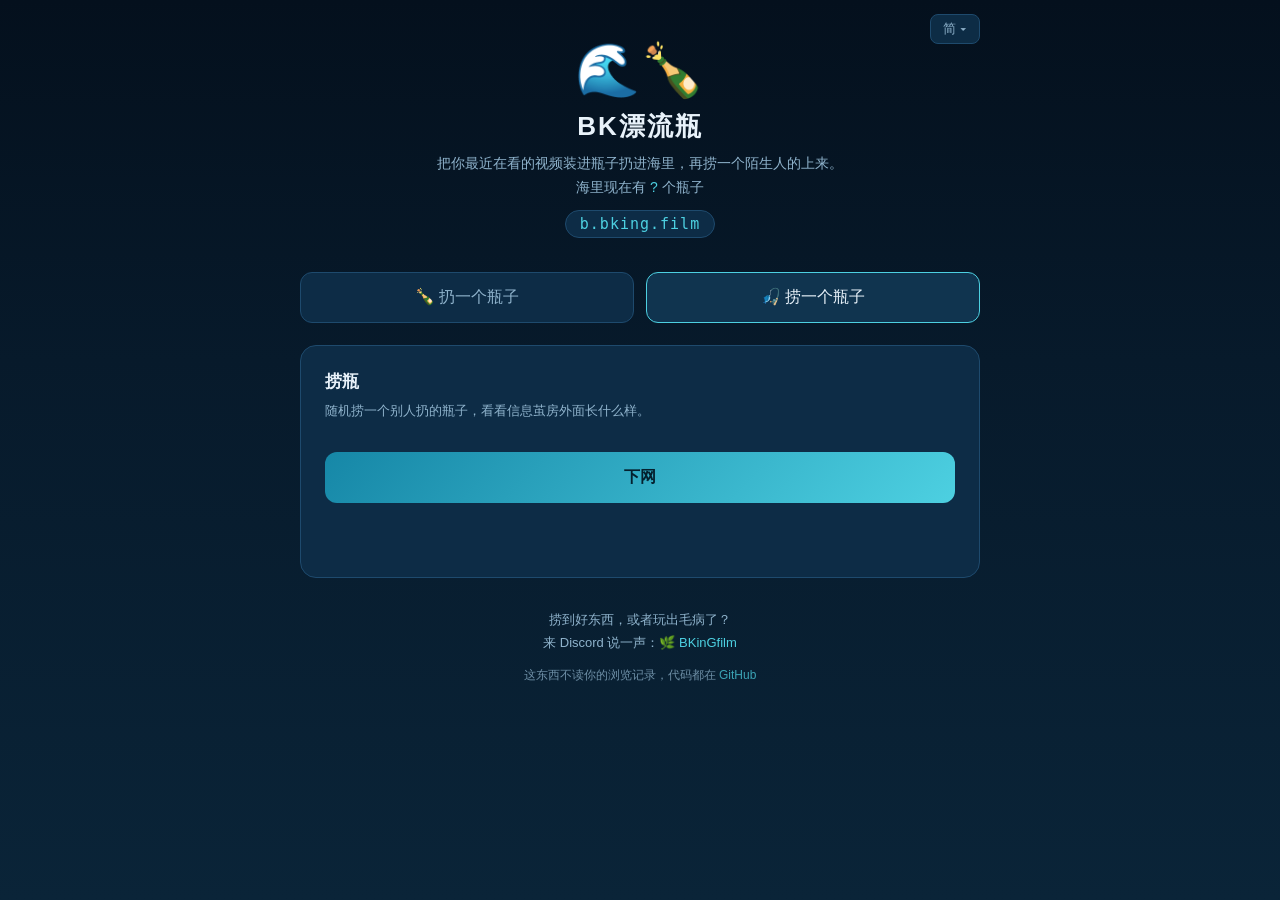
==== worker/src/index.html @ 524d45bc "撤掉「一般」按钮 + 换主标题 + B站封面省 84% 流量 「一般」实际被当翻页键在点（33 次有意思对 70 次一般），当差评用是给自己 灌噪声，还逼着只想看下一个的人先给陌生人打个差评才能走。那" ====
<!DOCTYPE html>
<html lang="zh-CN">
<head>
<meta charset="utf-8">
<meta name="viewport" content="width=device-width, initial-scale=1">
<title>BK漂流瓶 · 和陌生人交换正在看的视频</title>
<meta name="description" content="把你最近在看的视频装进瓶子扔进海里，再捞一个陌生人的上来。不用注册，没有留言，看看信息茧房外面长什么样。">
<link rel="canonical" href="__ORIGIN__/">
<meta property="og:type" content="website">
<meta property="og:site_name" content="BK漂流瓶">
<meta property="og:title" content="BK漂流瓶 · 和陌生人交换正在看的视频">
<meta property="og:description" content="把你最近在看的视频装进瓶子扔进海里，再捞一个陌生人的上来。不用注册，没有留言，看看信息茧房外面长什么样。">
<meta property="og:url" content="__ORIGIN__/">
<!-- 图后面挂版本号:各平台抓取器把 og 图缓存很久,改了图不换 URL 它们不会重抓。
     每次重做 og.png 都把 v 加一,否则分享出去还是旧卡片 -->
<meta property="og:image" content="__ORIGIN__/og.png?v=2">
<meta property="og:image:width" content="1200">
<meta property="og:image:height" content="630">
<meta property="og:locale" content="zh_CN">
<meta property="og:locale:alternate" content="zh_TW">
<meta name="twitter:card" content="summary_large_image">
<meta name="twitter:title" content="BK漂流瓶 · 和陌生人交换正在看的视频">
<meta name="twitter:description" content="把你最近在看的视频装进瓶子扔进海里，再捞一个陌生人的上来。不用注册，没有留言，看看信息茧房外面长什么样。">
<meta name="twitter:image" content="__ORIGIN__/og.png?v=2">
<script type="application/ld+json">
{
  "@context": "https://schema.org",
  "@type": "WebApplication",
  "name": "BK漂流瓶",
  "alternateName": "视频漂流瓶",
  "url": "__ORIGIN__/",
  "description": "把你最近在看的视频装进瓶子扔进海里，再捞一个陌生人的上来。不用注册，没有留言，看看信息茧房外面长什么样。",
  "applicationCategory": "EntertainmentApplication",
  "operatingSystem": "Web",
  "inLanguage": ["zh-CN", "zh-TW"],
  "isAccessibleForFree": true,
  "offers": { "@type": "Offer", "price": "0", "priceCurrency": "USD" }
}
</script>
<link rel="manifest" href="/manifest.webmanifest">
<meta name="theme-color" content="#0d2c46">
<link rel="apple-touch-icon" href="/icon-192.png">
<style>
:root {
  --deep: #071a2b;
  --mid: #0d2c46;
  --card: #10344f;
  --line: #1e4a6d;
  --ink: #e8f2fa;
  --dim: #8fb3cc;
  --glow: #4dd0e1;
  --amber: #ffcf6e;
}
* { margin: 0; padding: 0; box-sizing: border-box; }
body {
  font-family: "Microsoft YaHei", "PingFang SC", sans-serif;
  background: linear-gradient(180deg, #04101d 0%, var(--deep) 40%, #0a2438 100%);
  color: var(--ink);
  min-height: 100vh;
}
.wrap { max-width: 720px; margin: 0 auto; padding: 40px 20px 80px; position: relative; }
#langSwitch { position: absolute; top: 14px; right: 20px; z-index: 5; }
#langBtn {
  padding: 5px 12px; font-size: 13px; cursor: pointer;
  background: rgba(16, 52, 79, .8); color: var(--dim);
  border: 1px solid var(--line); border-radius: 8px;
}
#langBtn:hover { color: var(--ink); border-color: var(--glow); }
#langMenu {
  display: none; position: absolute; top: 32px; right: 0; min-width: 108px;
  background: var(--card); border: 1px solid var(--line);
  border-radius: 10px; overflow: hidden;
}
#langMenu.open { display: block; }
#langMenu button {
  display: block; width: 100%; text-align: left; cursor: pointer;
  padding: 9px 14px; font-size: 13px; white-space: nowrap;
  background: none; color: var(--dim); border: none;
}
#langMenu button:hover { background: var(--mid); color: var(--ink); }
#langMenu button.on { color: var(--glow); }
header { text-align: center; margin-bottom: 34px; }
header .logo { font-size: 52px; }
header h1 { font-size: 26px; letter-spacing: 2px; margin-top: 8px; }
header p { color: var(--dim); margin-top: 8px; font-size: 14px; line-height: 1.7; }
/* 站点地址:好记是这个域名唯一的使命,摆在标题正下方,点一下就复制 */
#siteAddr {
  display: inline-block; margin-top: 10px; padding: 4px 14px;
  font-family: ui-monospace, Consolas, monospace; font-size: 15px; letter-spacing: 1px;
  color: var(--glow); background: var(--mid); border: 1px solid var(--line);
  border-radius: 999px; cursor: pointer; user-select: none;
}
#siteAddr:hover { border-color: var(--glow); }
#stats { color: var(--glow); }

.tabs { display: flex; gap: 12px; margin-bottom: 22px; }
.tabs button {
  flex: 1; padding: 14px 0; font-size: 16px; cursor: pointer;
  background: var(--mid); color: var(--dim);
  border: 1px solid var(--line); border-radius: 12px;
  transition: all .15s;
}
.tabs button.on { background: var(--card); color: var(--ink); border-color: var(--glow); }

.panel { display: none; background: var(--mid); border: 1px solid var(--line); border-radius: 16px; padding: 24px; }
.panel.on { display: block; }
.panel h2 { font-size: 17px; margin-bottom: 6px; }
.panel .hint { color: var(--dim); font-size: 13px; line-height: 1.8; margin-bottom: 14px; }

textarea, input[type=text] {
  width: 100%; background: var(--deep); color: var(--ink);
  border: 1px solid var(--line); border-radius: 10px;
  padding: 12px; font-size: 14px; font-family: inherit;
}
textarea { height: 150px; resize: vertical; line-height: 1.8; }
textarea:focus, input:focus { outline: none; border-color: var(--glow); }
input[type=text] { margin-top: 12px; }
.counter { margin-top: 10px; font-size: 13px; color: var(--dim); }
.counter b { color: var(--amber); }

.big {
  width: 100%; margin-top: 16px; padding: 15px 0;
  font-size: 16px; font-weight: bold; cursor: pointer;
  background: linear-gradient(135deg, #1687a7, #4dd0e1);
  color: #04202e; border: none; border-radius: 12px;
}
.big:disabled { opacity: .45; cursor: default; }
.msg { margin-top: 14px; font-size: 14px; text-align: center; min-height: 20px; }
.msg.ok { color: var(--glow); }
.msg.err { color: #ff9a8a; }

.by {
  color: var(--amber); font-size: 13px; margin-bottom: 12px; text-align: center;
  background: rgba(255, 207, 110, .07); border: 1px dashed rgba(255, 207, 110, .35);
  border-radius: 10px; padding: 8px 12px; line-height: 1.6;
}
.fol {
  margin-top: 8px; padding: 6px 14px; font-size: 12px; cursor: pointer;
  background: var(--card); color: var(--amber);
  border: 1px solid rgba(255, 207, 110, .5); border-radius: 8px;
}
.fol:hover { border-color: var(--amber); }
#folCount { color: var(--dim); font-size: 12px; margin-bottom: 10px; }
#folCount b { color: var(--amber); }
.me { color: var(--dim); font-size: 12px; text-align: center; margin-top: 12px; line-height: 1.7; }
.me b { color: var(--amber); }
#nudge {
  display: none; margin-top: 14px; padding: 13px 16px; text-align: center;
  background: linear-gradient(135deg, rgba(255, 207, 110, .13), rgba(77, 208, 225, .09));
  border: 1px solid rgba(255, 207, 110, .5); border-radius: 12px;
  color: var(--amber); font-size: 14px; line-height: 1.8;
}
#nudge .row { display: flex; gap: 10px; justify-content: center; margin-top: 10px; }
/* 装到桌面的提示。用青色跟琥珀色的 nudge 区分开:那个是社交提醒,这个是工具入口 */
#install {
  display: none; margin-top: 14px; padding: 13px 16px; text-align: center;
  background: linear-gradient(135deg, rgba(77, 208, 225, .12), rgba(77, 208, 225, .05));
  border: 1px solid rgba(77, 208, 225, .45); border-radius: 12px;
  color: var(--glow); font-size: 14px; line-height: 1.8;
}
#install .row { display: flex; gap: 10px; justify-content: center; margin-top: 10px; }
#install .step { color: var(--dim); font-size: 13px; margin-top: 8px; line-height: 1.9; }
#install .step b { color: var(--ink); }
#overflow {
  display: none; margin-top: 12px; padding: 10px 14px; font-size: 13px; line-height: 1.7;
  background: rgba(255, 154, 138, .1); border: 1px solid rgba(255, 154, 138, .5);
  border-radius: 10px; color: #ff9a8a;
}
#preview { display: none; margin-top: 14px; flex-direction: column; gap: 8px; }
#preview.on { display: flex; }
.pv {
  display: flex; gap: 10px; align-items: center;
  background: var(--card); border: 1px solid var(--line);
  border-radius: 10px; padding: 7px 9px;
}
.pv img {
  width: 84px; height: 48px; object-fit: cover; border-radius: 6px; flex-shrink: 0;
  background: var(--mid) no-repeat center/20px
    url("data:image/svg+xml,%3Csvg xmlns='http://www.w3.org/2000/svg' viewBox='0 0 24 24' fill='none' stroke='%232f6a92' stroke-width='1.8' stroke-linecap='round'%3E%3Cpath d='M2 9c2-2 4-2 6 0s4 2 6 0 4-2 6 0'/%3E%3Cpath d='M2 15c2-2 4-2 6 0s4 2 6 0 4-2 6 0'/%3E%3C/svg%3E");
}
.pv .t { flex: 1; font-size: 13px; line-height: 1.5; color: var(--ink); }
.pv .t small { display: block; color: var(--dim); font-size: 11px; margin-top: 2px; }
.pv .x {
  flex-shrink: 0; width: 26px; height: 26px; cursor: pointer; font-size: 15px;
  background: none; color: var(--dim); border: 1px solid var(--line); border-radius: 6px;
}
.pv .x:hover { color: #ff9a8a; border-color: #ff9a8a; }
.pv.load .t { color: var(--dim); }
#cheer {
  display: none; margin-bottom: 18px; padding: 13px 16px; text-align: center;
  background: linear-gradient(135deg, rgba(255, 207, 110, .15), rgba(77, 208, 225, .1));
  border: 1px solid rgba(255, 207, 110, .55); border-radius: 12px;
  color: var(--amber); font-size: 14px; line-height: 1.8;
}
.wm { text-align: center; color: var(--dim); font-size: 12px; margin-top: 14px; letter-spacing: .5px; }
.fb { display: flex; gap: 10px; justify-content: center; margin-top: 12px; flex-wrap: wrap; }
.fb button {
  padding: 9px 20px; font-size: 14px; cursor: pointer;
  background: var(--card); color: var(--ink);
  border: 1px solid var(--line); border-radius: 10px;
}
.fb button:hover { border-color: var(--glow); }
.fb .done { color: var(--dim); font-size: 13px; padding: 9px 0; }
.vlist { display: flex; flex-direction: column; gap: 12px; }
.vcard {
  display: flex; gap: 14px; align-items: center; text-decoration: none;
  background: var(--card); border: 1px solid var(--line);
  border-radius: 12px; padding: 10px; color: var(--ink);
  transition: border-color .15s;
}
.vcard:hover { border-color: var(--glow); }
/* 底图画两道浪当占位:B站 封面走海外线路要一两秒,这段时间原来是一块纯黑,
   看着像加载失败。图到了自然盖住它。
   另外 img 上的 referrerpolicy="no-referrer" 千万别删 —— hdslb 有 Referer 防盗链,
   带上本站域名一律 403,删了 B站 封面会集体消失 */
.vcard img {
  width: 128px; height: 72px; object-fit: cover; border-radius: 8px; flex-shrink: 0;
  background: var(--mid) no-repeat center/26px
    url("data:image/svg+xml,%3Csvg xmlns='http://www.w3.org/2000/svg' viewBox='0 0 24 24' fill='none' stroke='%232f6a92' stroke-width='1.8' stroke-linecap='round'%3E%3Cpath d='M2 9c2-2 4-2 6 0s4 2 6 0 4-2 6 0'/%3E%3Cpath d='M2 15c2-2 4-2 6 0s4 2 6 0 4-2 6 0'/%3E%3C/svg%3E");
}
.vcard .t { font-size: 14px; line-height: 1.6; }
.pf-b {
  font-size: 11px; padding: 1px 6px; border-radius: 4px; margin-right: 6px;
  background: #133040; color: #6fd5f0; vertical-align: 2px;
}
.vcard .u { font-size: 12px; color: var(--dim); margin-top: 4px; }
#fishEmpty { text-align: center; color: var(--dim); padding: 30px 0; line-height: 2; }
footer { text-align: center; margin-top: 30px; font-size: 13px; color: var(--dim); line-height: 1.8; }
footer a { color: var(--glow); text-decoration: none; }
footer .oss { margin-top: 10px; font-size: 12px; opacity: .75; }
footer a:hover { text-decoration: underline; }
.wave { text-align: center; font-size: 40px; padding: 20px 0; }

details.grab {
  background: rgba(77, 208, 225, .06); border: 1px solid var(--line);
  border-radius: 10px; padding: 10px 14px; margin-bottom: 14px; font-size: 13px;
}
details.grab summary { cursor: pointer; color: var(--glow); }
@media (max-width: 640px) { #grabPcBox { display: none; } }
details.grab ol { margin: 10px 0 4px 20px; color: var(--dim); line-height: 2; }
.bm {
  display: inline-block; padding: 6px 14px; border-radius: 8px;
  background: var(--card); border: 1px solid var(--glow);
  color: var(--glow); text-decoration: none; font-weight: bold; cursor: grab;
}
</style>
</head>
<body>
<div class="wrap">
  <div id="langSwitch">
    <button id="langBtn" onclick="toggleLangMenu(event)">简 ▾</button>
    <div id="langMenu">
      <button data-lang="cn" onclick="setLang('cn')">简体中文</button>
      <button data-lang="tw" onclick="setLang('tw')">繁體中文</button>
    </div>
  </div>
  <header>
    <div class="logo">🌊🍾</div>
    <h1>BK漂流瓶</h1>
    <p id="subTitle"></p>
    <div id="siteAddr" onclick="copyAddr()" role="button" tabindex="0">b.bking.film</div>
  </header>

  <div id="cheer"></div>

  <div class="tabs">
    <button id="tabThrow"></button>
    <button id="tabFish" class="on"></button>
  </div>

  <div id="panelThrow" class="panel">
    <h2 id="h2Throw"></h2>
    <p class="hint" id="hintThrow"></p>
    <textarea id="links"></textarea>
    <details class="grab" id="grabPcBox" style="margin-top:14px; margin-bottom:0">
      <summary id="grabPcSum"></summary>
      <ol>
        <li id="grabPc1"></li>
        <li id="grabPc2"></li>
        <li id="grabPc3"></li>
      </ol>
    </details>
    <details class="grab" style="margin-top:10px; margin-bottom:0">
      <summary id="grabMbSum"></summary>
      <ol>
        <li id="grabMb1"></li>
        <li id="grabMb2"></li>
        <li id="grabMb3"></li>
      </ol>
    </details>
    <div id="preview"></div>
    <div id="overflow"></div>
    <div class="counter" id="counterWrap"></div>
    <button class="big" id="btnThrow" disabled></button>
    <div class="msg" id="msgThrow"></div>
    <div class="me" id="myName"></div>
  </div>

  <div id="panelFish" class="panel on">
    <h2 id="h2Fish"></h2>
    <p class="hint" id="hintFish"></p>
    <div id="folCount"></div>
    <button class="big" id="btnFish"></button>
    <div class="msg" id="msgFish"></div>
    <div id="nudge"></div>
    <div id="install"></div>
    <div id="fishResult" style="margin-top:16px"></div>
  </div>

  <footer>
    <span id="footer1"></span><br>
    <span id="footer2"></span><a href="https://discord.gg/uT6xryBX9w" target="_blank" rel="noopener">🌿 BKinGfilm</a>
    <div class="oss"><span id="footer3"></span><a href="https://github.com/bkingfilm/bk-bottle" target="_blank" rel="noopener">GitHub</a></div>
  </footer>
</div>

<script>
var device = localStorage.getItem("yb_device");
var firstVisit = !device;   // 在生成 device 之前判断,否则永远是 false
if (!device) {
  device = "d" + Date.now().toString(36) + Math.random().toString(36).slice(2, 10);
  localStorage.setItem("yb_device", device);
}
var seen = [];
try { seen = JSON.parse(localStorage.getItem("yb_seen") || "[]"); } catch (e) {}
var follow = [];
try { follow = JSON.parse(localStorage.getItem("yb_follow") || "[]"); } catch (e) {}
var mySrc = "";
try {
  var q = new URLSearchParams(location.search).get("from");
  if (q) q = q.replace(/[^a-z0-9_-]/gi, "").slice(0, 12);
  mySrc = localStorage.getItem("yb_src") || "";
  if (q && !mySrc) { mySrc = q; localStorage.setItem("yb_src", q); }
  if (q) {
    // 用完就把参数抹掉,免得用户把带来源的链接转发出去
    history.replaceState(null, "", location.pathname + location.hash);
  }
} catch (e) {}

function $(id) { return document.getElementById(id); }

// 繁体版用台港说法而不是逐字转换:视频→影片、链接→連結、信息茧房→同溫層
var I18N = {
  cn: {
    sub: "把你最近在看的视频装进瓶子扔进海里，再捞一个陌生人的上来。",
    seaHas: ["海里现在有 ", " 个瓶子"],
    tabThrow: "🍾 扔一个瓶子", tabFish: "🎣 捞一个瓶子",
    h2Throw: "装瓶", h2Fish: "捞瓶",
    hintThrow: '在视频下面点「分享 → 复制链接」，回来贴到下面。<b style="color:var(--glow)">贴 1 到 5 条就够，一条也算一瓶</b>。YouTube 和 B站 都收，可以混着装。挑「你真的在看」的，别挑装点门面的。',
    hintFish: "随机捞一个别人扔的瓶子，看看信息茧房外面长什么样。",
    demoNote: "🌊 刚好有一瓶漂到你脚边，先看看别人在看什么",
    phLinks: "把链接贴在这里，一行一个\nhttps://youtu.be/xxxx\nhttps://www.bilibili.com/video/BVxxxx",
    grabPc: "⚡ 电脑玩家进阶：一键抓取最近看的 10 条（手机用不了这招）",
    grabPc1: "按 <b>Ctrl+Shift+B</b> 调出书签栏（就是地址栏下面那一条）",
    grabPc2: "鼠标<b>按住</b>这个按钮别松手，拖到书签栏上再松开：",
    grabPc3a: "打开 ", grabPc3b: " 或 ", grabPc3c: "，点一下书签栏里的「🍾 装瓶」，这一页就自动填好了",
    grabMb: "📱 安卓进阶：从 YouTube 或 B站 直接分享过来，不用复制粘贴",
    grabMb1: "用 Chrome 打开本页，菜单里点「添加到主屏幕」",
    grabMb2: "以后在 YouTube 点分享、或在 B站 分享面板点「更多」，选「漂流瓶」，链接自己就进来了",
    grabMb3: "可以连着分享好几条，攒够了一起扔（iPhone 用不了这招，还是复制粘贴）",
    counter: ["已识别 ", " 个有效视频"],
    btnThrow: "扔进海里", btnFish: "下网",
    footer1: "捞到好东西，或者玩出毛病了？", footer2: "来 Discord 说一声：",
    footer3: "这东西不读你的浏览记录，代码都在 ",
    myNameNew: function (n) { return "你在海里的代号是 " + n + "，扔出去的瓶子都挂这个名"; },
    myNameHas: function (n, c) { return "你是 " + n + "，扔了 " + c + " 瓶"; },
    goodGot: function (g) { return "，收到 <b>" + g + "</b> 个 🌟"; },
    fishedOnly: "，已经有人捞到过", drifting: "，还在海上漂",
    cheer: function (n) { return "🌟 你不在的时候，又有 " + n + " 个人说你的瓶子有意思<br>要不要再扔一瓶"; },
    folCount: function (n) { return "⭐ 你记住了 <b>" + n + "</b> 个瓶主，他们扔新瓶你会先捞到"; },
    folAdd: "⭐ 记住这个瓶主", folDone: "✅ 已记住，他扔新瓶你会先捞到",
    sealing: "封瓶中，正在抓取标题…",
    biliFail: "这些 B站 链接找不到对应视频",
    b23Fail: "b23.tv 短链没解析出来，打开它跳转后复制完整地址再贴",
    addrCopied: "✅ 网址已复制",
    thrown: function (c) { return "🍾 装了 " + c + " 个视频的瓶子已经飘进海里"; },
    throwFail: "扔瓶失败，再试一次", netErr: "网络出错，再试一次",
    fishErr: "捞网断了，再试一次",
    exhausted: "🏆 你把整片海都捞完了。<br>扔一瓶进去，等新瓶漂来。",
    goThrow: "去扔一瓶",
    emptySea: "这片海还没有瓶子。<br>先扔一个，等下一个路过的人。",
    fromWho: "🧭 这瓶来自 ", seedNote: "（站里放的精选瓶）", followedNote: " · 你记住过的瓶主",
    voteGood: "🌟 有意思", fishAgain: "🎣 再捞一个", shareBtn: "📋 分享这瓶",
    voteDone: "🌟 已记下",
    likedTitle: "你说过有意思的这几瓶：",
    shareOk: "✅ 已复制，发到哪都行",
    openIt: "打开看看是什么",
    autofill: function (n) { return "⚡ 已自动装入 " + n + " 个视频，过一眼没问题就扔"; },
    shared: "⚡ 收到分享的视频，可以继续分享几条再一起扔",
    overflow: function (n) {
      return "一瓶最多装 10 条，现在多了 " + n + " 条。删掉几条，或者留着下次单独扔一瓶";
    },
    nudge: "🍾 你已经捞了 3 瓶别人的，海里还没有你的",
    nudgeGo: "去扔一瓶", nudgeLater: "继续捞",
    install: "🌊 装到桌面，下次想换换口味，点一下就进来了<br>不用注册，不会给你推消息",
    installGo: "装到桌面", installLater: "不用了",
    installIos: "点底下那个 <b>分享</b> 按钮，往下翻，选「<b>添加到主屏幕</b>」",
    shareText: function (lines, origin) {
      return "🍾 捞到一瓶陌生人正在看的片单：\n" + lines
        + "\n\n这是 BK漂流瓶，大家把自己真实在看的视频扔进海里匿名交换，专门用来看看信息茧房外面长什么样\n\n不用注册，来捞一瓶：" + origin;
    },
  },
  tw: {
    sub: "把你最近在看的影片裝進瓶子扔進海裡，再撈一個陌生人的上來。",
    seaHas: ["海裡現在有 ", " 個瓶子"],
    tabThrow: "🍾 扔一個瓶子", tabFish: "🎣 撈一個瓶子",
    h2Throw: "裝瓶", h2Fish: "撈瓶",
    hintThrow: '在影片下面點「分享 → 複製連結」，回來貼到下面。<b style="color:var(--glow)">貼 1 到 5 條就夠，一條也算一瓶</b>。YouTube 和 B站 都收，可以混著裝。挑「你真的在看」的，別挑裝點門面的。',
    hintFish: "隨機撈一個別人扔的瓶子，看看同溫層外面長什麼樣。",
    demoNote: "🌊 剛好有一瓶漂到你腳邊，先看看別人在看什麼",
    phLinks: "把連結貼在這裡，一行一個\nhttps://youtu.be/xxxx\nhttps://www.bilibili.com/video/BVxxxx",
    grabPc: "⚡ 電腦玩家進階：一鍵抓取最近看的 10 條（手機用不了這招）",
    grabPc1: "按 <b>Ctrl+Shift+B</b> 叫出書籤列（就是網址列下面那一條）",
    grabPc2: "滑鼠<b>按住</b>這個按鈕別放，拖到書籤列上再放開：",
    grabPc3a: "打開 ", grabPc3b: " 或 ", grabPc3c: "，點一下書籤列裡的「🍾 裝瓶」，這一頁就自動填好了",
    grabMb: "📱 安卓進階：從 YouTube 或 B站 直接分享過來，不用複製貼上",
    grabMb1: "用 Chrome 打開本頁，選單裡點「加到主畫面」",
    grabMb2: "以後在 YouTube 點分享、或在 B站 分享面板點「更多」，選「漂流瓶」，連結自己就進來了",
    grabMb3: "可以連著分享好幾條，攢夠了一起扔（iPhone 用不了這招，還是複製貼上）",
    counter: ["已辨識 ", " 個有效影片"],
    btnThrow: "扔進海裡", btnFish: "下網",
    footer1: "撈到好東西，或者玩出毛病了？", footer2: "來 Discord 說一聲：",
    footer3: "這東西不讀你的瀏覽記錄，程式碼都在 ",
    myNameNew: function (n) { return "你在海裡的代號是 " + n + "，扔出去的瓶子都掛這個名"; },
    myNameHas: function (n, c) { return "你是 " + n + "，扔了 " + c + " 瓶"; },
    goodGot: function (g) { return "，收到 <b>" + g + "</b> 個 🌟"; },
    fishedOnly: "，已經有人撈到過", drifting: "，還在海上漂",
    cheer: function (n) { return "🌟 你不在的時候，又有 " + n + " 個人說你的瓶子有意思<br>要不要再扔一瓶"; },
    folCount: function (n) { return "⭐ 你記住了 <b>" + n + "</b> 個瓶主，他們扔新瓶你會先撈到"; },
    folAdd: "⭐ 記住這個瓶主", folDone: "✅ 已記住，他扔新瓶你會先撈到",
    sealing: "封瓶中，正在抓取標題…",
    biliFail: "這些 B站 連結找不到對應影片",
    b23Fail: "b23.tv 短連結沒解析出來，打開它跳轉後複製完整地址再貼",
    addrCopied: "✅ 網址已複製",
    thrown: function (c) { return "🍾 裝了 " + c + " 個影片的瓶子已經飄進海裡"; },
    throwFail: "扔瓶失敗，再試一次", netErr: "網路出錯，再試一次",
    fishErr: "撈網斷了，再試一次",
    exhausted: "🏆 你把整片海都撈完了。<br>扔一瓶進去，等新瓶漂來。",
    goThrow: "去扔一瓶",
    emptySea: "這片海還沒有瓶子。<br>先扔一個，等下一個路過的人。",
    fromWho: "🧭 這瓶來自 ", seedNote: "（站裡放的精選瓶）", followedNote: " · 你記住過的瓶主",
    voteGood: "🌟 有意思", fishAgain: "🎣 再撈一個", shareBtn: "📋 分享這瓶",
    voteDone: "🌟 已記下",
    likedTitle: "你說過有意思的這幾瓶：",
    shareOk: "✅ 已複製，發到哪都行",
    openIt: "打開看看是什麼",
    autofill: function (n) { return "⚡ 已自動裝入 " + n + " 個影片，過一眼沒問題就扔"; },
    shared: "⚡ 收到分享的影片，可以繼續分享幾條再一起扔",
    overflow: function (n) {
      return "一瓶最多裝 10 條，現在多了 " + n + " 條。刪掉幾條，或者留著下次單獨扔一瓶";
    },
    nudge: "🍾 你已經撈了 3 瓶別人的，海裡還沒有你的",
    nudgeGo: "去扔一瓶", nudgeLater: "繼續撈",
    install: "🌊 裝到桌面，下次想換換口味，點一下就進來了<br>不用註冊，不會給你推通知",
    installGo: "裝到桌面", installLater: "不用了",
    installIos: "點下面那個 <b>分享</b> 按鈕，往下滑，選「<b>加入主畫面</b>」",
    shareText: function (lines, origin) {
      return "🍾 撈到一瓶陌生人正在看的片單：\n" + lines
        + "\n\n這是 BK漂流瓶，大家把自己真實在看的影片扔進海裡匿名交換，專門用來看看同溫層外面長什麼樣\n\n不用註冊，來撈一瓶：" + origin;
    },
  },
};

var lang = localStorage.getItem("yb_lang");
if (lang !== "cn" && lang !== "tw") {
  lang = /zh-(TW|HK|MO)|zh-Hant/i.test(navigator.language || "") ? "tw" : "cn";
}
var T = I18N[lang];

function applyLang() {
  T = I18N[lang];
  document.documentElement.lang = lang === "tw" ? "zh-Hant" : "zh-CN";
  $("subTitle").innerHTML = T.sub + '<br>' + T.seaHas[0] + '<span id="stats">…</span>' + T.seaHas[1];
  $("tabThrow").textContent = T.tabThrow;
  $("tabFish").textContent = T.tabFish;
  $("h2Throw").textContent = T.h2Throw;
  $("h2Fish").textContent = T.h2Fish;
  $("hintThrow").innerHTML = T.hintThrow;
  $("hintFish").textContent = T.hintFish;
  $("links").placeholder = T.phLinks;
  $("grabPcSum").textContent = T.grabPc;
  $("grabPc1").innerHTML = T.grabPc1;
  $("grabPc2").innerHTML = T.grabPc2 + '<a class="bm" id="bookmarklet" href="#">🍾 ' + T.h2Throw + "</a>";
  $("grabPc3").innerHTML = T.grabPc3a
    + '<a href="https://www.youtube.com/feed/history" target="_blank" rel="noopener" style="color:var(--glow)">youtube.com/feed/history</a>'
    + T.grabPc3b
    + '<a href="https://www.bilibili.com/history" target="_blank" rel="noopener" style="color:var(--glow)">bilibili.com/history</a>'
    + T.grabPc3c;
  $("grabMbSum").textContent = T.grabMb;
  $("grabMb1").textContent = T.grabMb1;
  $("grabMb2").textContent = T.grabMb2;
  $("grabMb3").textContent = T.grabMb3;
  $("counterWrap").innerHTML = T.counter[0] + '<b id="parsed">0</b>' + T.counter[1];
  $("counterWrap").style.display = "none";
  $("btnThrow").textContent = T.btnThrow;
  $("btnFish").textContent = T.btnFish;
  $("footer1").textContent = T.footer1;
  $("footer2").textContent = T.footer2;
  $("footer3").textContent = T.footer3;
  $("langBtn").textContent = (lang === "tw" ? "繁" : "简") + " ▾";
  document.querySelectorAll("#langMenu button").forEach(function (b) {
    b.classList.toggle("on", b.dataset.lang === lang);
  });
  $("langMenu").classList.remove("open");
  hideNudge();
  renderPreview();
  $("links").dispatchEvent(new Event("input"));
  bindBookmarklet();
  refreshStats();
  refreshMine();
  refreshFolCount();
  var ta = $("links");
  if (ta.value) ta.dispatchEvent(new Event("input"));
}

function toggleLangMenu(e) {
  if (e) e.stopPropagation();
  $("langMenu").classList.toggle("open");
}
document.addEventListener("click", function () {
  var m = document.getElementById("langMenu");
  if (m) m.classList.remove("open");
});

function setLang(v) {
  lang = v;
  localStorage.setItem("yb_lang", v);
  applyLang();
}

// 与服务端同一套算法,同一设备永远得到同一个代号
var SEA_WORDS = [
  "灯塔", "浮标", "罗盘", "鲸落", "暗流", "礁石", "贝壳", "海星", "水母", "珊瑚",
  "潮汐", "海雾", "桅杆", "渔火", "涛声", "海沟", "洋流", "信天翁", "海豚", "旗鱼",
  "玳瑁", "沉锚", "海图", "月光", "汽笛", "北斗", "远帆", "夜航", "冰山", "季风"
];
function nickname(dev) {
  var h = 5381;
  for (var i = 0; i < dev.length; i++) h = ((h * 33) ^ dev.charCodeAt(i)) >>> 0;
  // 位数必须和服务端一致,否则自己看到的代号和别人看到的对不上
  return SEA_WORDS[h % SEA_WORDS.length] + " " + ((h >>> 5) % 900 + 100);
}

function switchTab(name) {
  $("tabThrow").classList.toggle("on", name === "throw");
  $("tabFish").classList.toggle("on", name === "fish");
  $("panelThrow").classList.toggle("on", name === "throw");
  $("panelFish").classList.toggle("on", name === "fish");
}
$("tabThrow").onclick = function () { switchTab("throw"); };
$("tabFish").onclick = function () { switchTab("fish"); };

function refreshStats() {
  fetch("/api/stats").then(function (r) { return r.json(); }).then(function (d) {
    $("stats").textContent = d.count;
  }).catch(function () { $("stats").textContent = "?"; });
}
// 回执:自己的瓶子被捞到、被点「有意思」,回来就能看见
function refreshMine() {
  fetch("/api/mine?device=" + encodeURIComponent(device))
    .then(function (r) { return r.json(); })
    .then(function (d) {
      myBottles = d.bottles || 0;
      var name = "<b>" + nickname(device) + "</b>";
      if (!d.bottles) {
        // 一瓶没扔的人不显示代号:对他没意义,还多一个截图泄露面
        $("myName").innerHTML = "";
        return;
      }
      var t = T.myNameHas(name, d.bottles);
      if (d.good) t += T.goodGot(d.good);
      else if (d.fished) t += T.fishedOnly;
      else t += T.drifting;
      $("myName").innerHTML = t;

      var last = localStorage.getItem("yb_lastgood");
      if (last !== null && d.good > parseInt(last, 10)) {
        var c = $("cheer");
        c.innerHTML = T.cheer(d.good - parseInt(last, 10));
        c.style.display = "block";
      }
      localStorage.setItem("yb_lastgood", String(d.good || 0));
    })
    .catch(function () {});
}

var ID_PATTERNS = [
  /[?&]v=([A-Za-z0-9_-]{11})/,
  /youtu\.be\/([A-Za-z0-9_-]{11})/,
  /shorts\/([A-Za-z0-9_-]{11})/,
  /embed\/([A-Za-z0-9_-]{11})/
];
var LIST_RE = /[?&]list=([A-Za-z0-9_-]{12,50})/;
var BILI_PATTERNS = [
  /bilibili\.com\/video\/(BV[A-Za-z0-9]{10})/,
  /bilibili\.com\/video\/(av\d{1,12})/i,
  /b23\.tv\/(BV[A-Za-z0-9]{10})/,
  /b23\.tv\/(av\d{1,12})\b/i
];

// 手机 B站 App 分享出来的是 b23.tv/随机短码,前端跨域读不到重定向,
// 丢给 Worker 解析成 BV 号后就地替换输入框里的短链,下游全按标准链接走
var B23_SHORT_RE = /b23\.tv\/([A-Za-z0-9]{4,16})/g;
var b23Seen = {};   // code -> 1,成功失败都只解析一次

function isPlainBiliId(code) {
  return /^BV[A-Za-z0-9]{10}$/.test(code) || /^av\d{1,12}$/i.test(code);
}

function resolveB23Links() {
  var codes = [], m;
  B23_SHORT_RE.lastIndex = 0;
  while ((m = B23_SHORT_RE.exec($("links").value))) {
    if (!isPlainBiliId(m[1]) && !b23Seen[m[1]]) { b23Seen[m[1]] = 1; codes.push(m[1]); }
  }
  codes.forEach(function (c) {
    fetch("/api/b23?c=" + c).then(function (r) { return r.json(); }).then(function (d) {
      var ta = $("links");
      var re = new RegExp("(https?:\\/\\/)?b23\\.tv\\/" + c + "[^\\s]*");
      if (d.id) {
        ta.value = ta.value.replace(re, "https://www.bilibili.com/video/" + d.id);
        ta.dispatchEvent(new Event("input"));
      } else if (re.test(ta.value)) {
        var msg = $("msgThrow");
        msg.className = "msg err";
        msg.textContent = T.b23Fail;
      }
    }).catch(function () {});
  });
}
function parseIds(text) {
  var vids = [], lists = [], bilis = [], seen = {};
  text.split(/\s+/).forEach(function (tok) {
    if (!tok) return;
    var i, m = null;
    for (i = 0; i < BILI_PATTERNS.length; i++) {
      m = tok.match(BILI_PATTERNS[i]);
      if (m) break;
      m = null;
    }
    if (!m && /^BV[A-Za-z0-9]{10}$/.test(tok)) m = [tok, tok];
    if (m) {
      if (!seen[m[1]]) { seen[m[1]] = 1; bilis.push(m[1]); }
      return;
    }
    var vid = null;
    for (i = 0; i < ID_PATTERNS.length; i++) {
      m = tok.match(ID_PATTERNS[i]);
      if (m) { vid = m[1]; break; }
    }
    if (!vid && /^[A-Za-z0-9_-]{11}$/.test(tok)) vid = tok;
    if (vid) {
      if (!seen[vid]) { seen[vid] = 1; vids.push(vid); }
      return;
    }
    var lm = tok.match(LIST_RE);
    if (lm && !seen[lm[1]]) { seen[lm[1]] = 1; lists.push(lm[1]); }
  });
  return { vids: vids, lists: lists, bilis: bilis };
}

// B站接口整段封禁 Cloudflare 机房 IP,标题只能在扔瓶人自己的浏览器里拿
function biliJsonp(id) {
  return new Promise(function (resolve) {
    var cb = "__ybcb" + Math.random().toString(36).slice(2);
    var s = document.createElement("script");
    var done = false;
    function finish(v) {
      if (done) return;
      done = true;
      try { delete window[cb]; } catch (e) { window[cb] = undefined; }
      if (s.parentNode) s.parentNode.removeChild(s);
      resolve(v);
    }
    window[cb] = function (d) {
      if (d && d.code === 0 && d.data && d.data.title) {
        finish({
          id: id,
          title: String(d.data.title).slice(0, 100),
          author: String((d.data.owner && d.data.owner.name) || "").slice(0, 50),
          thumb: String(d.data.pic || "").replace(/^http:/, "https:").slice(0, 300)
        });
      } else finish(null);
    };
    s.onerror = function () { finish(null); };
    setTimeout(function () { finish(null); }, 6000);
    var param = id.indexOf("BV") === 0 ? "bvid=" + id : "aid=" + id.slice(2);
    s.src = "https://api.bilibili.com/x/web-interface/view?" + param + "&jsonp=jsonp&callback=" + cb;
    document.body.appendChild(s);
  });
}

// 贴进来的是一串裸链接,谁也认不出哪条是什么。解析出来先渲染成带标题的卡片,
// 每张能单独删掉,删完就腾出位置装别的平台
var pvTimer = null;
var pvCache = {};   // id -> {title, author, thumb}

function pvKey(item) {
  return item.bvid ? "b:" + item.bvid : item.list ? "l:" + item.list : "v:" + item.vid;
}

function currentItems() {
  var ids = parseIds($("links").value);
  return ids.vids.map(function (v) { return { vid: v }; })
    .concat(ids.lists.map(function (x) { return { list: x }; }))
    .concat(ids.bilis.map(function (x) { return { bvid: x }; }));
}

function renderPreview() {
  var items = currentItems();
  var box = $("preview");
  if (!items.length) { box.className = ""; box.innerHTML = ""; return; }
  box.className = "on";
  box.innerHTML = items.map(function (it, i) {
    var c = pvCache[pvKey(it)] || {};
    var img = it.vid ? "https://i.ytimg.com/vi/" + it.vid + "/default.jpg" : thumbSmall(c.thumb, 240);
    var badge = it.bvid ? '<span class="pf-b">B站</span>' : it.list ? "📃 " : "";
    var title = c.title || (it.bvid || it.list || it.vid);
    return '<div class="pv' + (c.title ? "" : " load") + '">'
      + '<img referrerpolicy="no-referrer" src="' + esc(img) + '" alt="">'
      + '<div class="t">' + badge + esc(title)
      + (c.author ? "<small>" + esc(c.author) + "</small>" : "")
      + '</div><button class="x" onclick="dropItem(' + i + ')">✕</button></div>';
  }).join("");
}

function dropItem(i) {
  var items = currentItems();
  var gone = items[i];
  if (!gone) return;
  var id = gone.vid || gone.list || gone.bvid;
  // 从输入框里删掉含这个 id 的那一行,输入框始终是唯一数据源
  $("links").value = $("links").value.split(/\n/)
    .filter(function (line) { return line.indexOf(id) < 0; }).join("\n");
  $("links").dispatchEvent(new Event("input"));
}

function fetchPreviewMeta() {
  var items = currentItems();
  var needV = [], needL = [], needB = [];
  items.forEach(function (it) {
    if (pvCache[pvKey(it)]) return;
    if (it.vid) needV.push(it.vid);
    else if (it.list) needL.push(it.list);
    else if (it.bvid) needB.push(it.bvid);
  });
  if (needV.length || needL.length) {
    fetch("/api/preview?v=" + needV.join(",") + "&l=" + needL.join(","))
      .then(function (r) { return r.json(); })
      .then(function (d) {
        (d.items || []).forEach(function (x) {
          if (x.title) pvCache[pvKey(x)] = { title: x.title, author: x.author, thumb: x.thumb };
        });
        renderPreview();
      }).catch(function () {});
  }
  needB.forEach(function (b) {
    biliJsonp(b).then(function (r) {
      if (r) { pvCache["b:" + b] = { title: r.title, author: r.author, thumb: r.thumb }; renderPreview(); }
    });
  });
}

$("links").addEventListener("input", function () {
  var ids = parseIds($("links").value);
  var n = ids.vids.length + ids.lists.length + ids.bilis.length;
  $("parsed").textContent = n;
  $("counterWrap").style.display = n ? "block" : "none";
  $("btnThrow").disabled = n === 0 || n > 10;
  try { localStorage.setItem("yb_draft", $("links").value); } catch (e) {}
  var over = $("overflow");
  if (n > 10) {
    over.textContent = T.overflow(n - 10);
    over.style.display = "block";
  } else {
    over.style.display = "none";
  }
  renderPreview();
  resolveB23Links();
  clearTimeout(pvTimer);
  pvTimer = setTimeout(fetchPreviewMeta, 600);
});

$("btnThrow").onclick = function () {
  var ids = parseIds($("links").value);
  if (!ids.vids.length && !ids.lists.length && !ids.bilis.length) return;
  $("btnThrow").disabled = true;
  var msg = $("msgThrow");
  msg.className = "msg";
  msg.textContent = T.sealing;
  Promise.all(ids.bilis.map(function (b) {
    var c = pvCache["b:" + b];
    return c && c.title
      ? Promise.resolve({ id: b, title: c.title, author: c.author, thumb: c.thumb })
      : biliJsonp(b);
  })).then(function (bmetas) {
    var bilis = bmetas.filter(Boolean);
    if (!ids.vids.length && !ids.lists.length && !bilis.length) {
      msg.className = "msg err";
      msg.textContent = T.biliFail;
      $("btnThrow").disabled = false;
      return;
    }
    return fetch("/api/throw", {
      method: "POST",
      headers: { "Content-Type": "application/json" },
      body: JSON.stringify({ device: device, videos: ids.vids, lists: ids.lists, bilis: bilis })
    }).then(function (r) { return r.json(); }).then(function (d) {
      if (d.ok) {
        msg.className = "msg ok";
        msg.textContent = T.thrown(d.count);
        $("links").value = ""; $("parsed").textContent = "0";
        try { localStorage.removeItem("yb_draft"); } catch (e) {}
        renderPreview();
        refreshStats();
        refreshMine();
      } else {
        msg.className = "msg err";
        msg.textContent = d.error || T.throwFail;
        $("btnThrow").disabled = false;
      }
    });
  }).catch(function () {
    msg.className = "msg err";
    msg.textContent = T.netErr;
    $("btnThrow").disabled = false;
  });
};

// 捞满 3 瓶还一瓶没扔的,软提示一次,可忽略继续捞;不做强制门槛
var myBottles = null;
var fishCount = parseInt(localStorage.getItem("yb_fishcount") || "0", 10);

function hideNudge() { $("nudge").style.display = "none"; }

function maybeNudge() {
  fishCount++;
  localStorage.setItem("yb_fishcount", String(fishCount));
  if (fishCount < 3 || myBottles !== 0 || localStorage.getItem("yb_nudged")) return;
  localStorage.setItem("yb_nudged", "1");
  var n = $("nudge");
  n.innerHTML = T.nudge
    + '<div class="row">'
    + '<button class="fol" onclick="hideNudge();switchTab(\'throw\')">' + T.nudgeGo + "</button>"
    + '<button class="fol" onclick="hideNudge()">' + T.nudgeLater + "</button>"
    + "</div>";
  n.style.display = "block";
}

// 装到桌面:工具型的东西没人天天来,想起来的时候能不能马上打开才是命。
// 图标躺在桌面上,不用记网址也不用搜。捞到第 2 瓶再提(第 1 瓶还没建立起「有用」的判断),
// 提过一次就不再烦,装不了的浏览器干脆不提,免得给出照做不了的指令。
var deferredInstall = null;
var isStandalone = false;
try {
  isStandalone = window.matchMedia("(display-mode: standalone)").matches
    || navigator.standalone === true;
} catch (e) {}

window.addEventListener("beforeinstallprompt", function (e) {
  e.preventDefault();
  deferredInstall = e;
});

function hideInstall() { $("install").style.display = "none"; }

function doInstall() {
  hideInstall();
  if (!deferredInstall) return;
  deferredInstall.prompt();
  deferredInstall = null;
}

// iOS 没有 beforeinstallprompt,只有 Safari 本体能加主屏幕,壳浏览器都不行
function iosSafari() {
  var ua = navigator.userAgent;
  var ios = /iphone|ipad|ipod/i.test(ua)
    || (navigator.platform === "MacIntel" && navigator.maxTouchPoints > 1);
  return ios && /safari/i.test(ua) && !/crios|fxios|edgios|micromessenger/i.test(ua);
}

function maybeInstall() {
  if (isStandalone || localStorage.getItem("yb_installask")) return;
  if (fishCount < 2) return;
  // nudge 正占着位置就让它先说,下一瓶再提装桌面,不叠两条提示
  if ($("nudge").style.display === "block") return;
  var ios = iosSafari();
  if (!deferredInstall && !ios) return;
  localStorage.setItem("yb_installask", "1");
  var n = $("install");
  n.innerHTML = T.install
    + (deferredInstall
      ? '<div class="row"><button class="fol" onclick="doInstall()">' + T.installGo + "</button>"
        + '<button class="fol" onclick="hideInstall()">' + T.installLater + "</button></div>"
      : '<div class="step">' + T.installIos + "</div>"
        + '<div class="row"><button class="fol" onclick="hideInstall()">' + T.installLater + "</button></div>");
  n.style.display = "block";
}

var lastBottle = null;
var lastBy = "";
var liked = [];
try { liked = JSON.parse(localStorage.getItem("yb_liked") || "[]"); } catch (e) {}
function shareBottle() {
  if (!lastBottle) return;
  var lines = lastBottle.map(function (v) { return "· " + (v.title || "").slice(0, 42); });
  var text = T.shareText(lines.join("\n"), location.origin);
  function done() {
    var b = document.getElementById("shareBtn");
    if (b) b.textContent = T.shareOk;
  }
  function fallback() {
    var ta = document.createElement("textarea");
    ta.value = text;
    document.body.appendChild(ta);
    ta.select();
    document.execCommand("copy");
    document.body.removeChild(ta);
    done();
  }
  if (navigator.clipboard && navigator.clipboard.writeText) {
    navigator.clipboard.writeText(text).then(done).catch(fallback);
  } else {
    fallback();
  }
}

// 标题下那颗域名药丸:点一下把网址复制走,好记的地址才传得出去
function copyAddr() {
  var el = $("siteAddr");
  var text = "https://b.bking.film";
  function done() {
    el.textContent = T.addrCopied;
    setTimeout(function () { el.textContent = "b.bking.film"; }, 1600);
  }
  function fallback() {
    var ta = document.createElement("textarea");
    ta.value = text;
    document.body.appendChild(ta);
    ta.select();
    document.execCommand("copy");
    document.body.removeChild(ta);
    done();
  }
  if (navigator.clipboard && navigator.clipboard.writeText) {
    navigator.clipboard.writeText(text).then(done).catch(fallback);
  } else {
    fallback();
  }
}

function refreshFolCount() {
  $("folCount").innerHTML = follow.length
    ? T.folCount(follow.length) : "";
}

function toggleFollow(name) {
  var i = follow.indexOf(name);
  if (i < 0) follow.push(name); else follow.splice(i, 1);
  if (follow.length > 50) follow = follow.slice(-50);
  localStorage.setItem("yb_follow", JSON.stringify(follow));
  var btn = $("folBtn");
  if (btn) {
    btn.textContent = follow.indexOf(name) < 0 ? T.folAdd : T.folDone;
  }
  refreshFolCount();
}

function vote(bottleId, verdict) {
  fetch("/api/feedback", {
    method: "POST",
    headers: { "Content-Type": "application/json" },
    body: JSON.stringify({ bottle: bottleId, verdict: verdict, device: device })
  }).catch(function () {});
  // 只换掉「有意思」自己,「再捞一个」和「分享」得留着,否则点完评价就没有出口了
  var btn = $("goodBtn");
  if (btn) btn.outerHTML = '<span class="done">' + T.voteDone + "</span>";
  rememberLiked();
}

// 捞空整片海之后总得有地方可去,把他自己说过有意思的瓶子留在本地当收藏夹。
// 只存前端,不占 KV,服务端也就不需要一张「谁喜欢过什么」的反查表
function rememberLiked() {
  if (!lastBottle) return;
  liked = liked.filter(function (x) { return x.by !== lastBy || x.n !== lastBottle.length; });
  liked.push({ by: lastBy || "", v: lastBottle, n: lastBottle.length });
  if (liked.length > 20) liked = liked.slice(-20);
  try { localStorage.setItem("yb_liked", JSON.stringify(liked)); } catch (e) {}
}

// 海捞空了不能是死胡同。倒序显示最近说过有意思的几瓶,让他还有东西可看
function likedHtml() {
  if (!liked.length) return "";
  var html = '<div class="by" style="margin-top:22px">' + T.likedTitle + "</div>"
    + '<div class="vlist">';
  liked.slice().reverse().slice(0, 5).forEach(function (x) {
    (x.v || []).forEach(function (v) { html += videoCardHtml(v); });
  });
  return html + "</div>";
}

// B站 的图 CDN 认 @ 后缀缩放。卡片最宽 148px,原图动辄 1500px 宽,一瓶五张就是
// 好几兆,手机流量上尤其疼。默认 480w 够 2x 屏用,装瓶预览那排小图给 240w
function thumbSmall(t, w) {
  if (!t) return "";
  w = w || 480;
  return /\.(hdslb|biliimg)\.com\//.test(t)
    ? t.split("@")[0] + "@" + w + "w_" + Math.round(w * 9 / 16) + "h"
    : t;
}

function videoCardHtml(v) {
  var url, img, badge = "";
  if (v.bvid) {
    url = "https://www.bilibili.com/video/" + v.bvid;
    img = thumbSmall(v.thumb);
    badge = '<span class="pf-b">B站</span>';
  } else if (v.list) {
    url = "https://www.youtube.com/playlist?list=" + v.list;
    img = v.thumb || "";
    badge = "📃 ";
  } else {
    url = "https://www.youtube.com/watch?v=" + v.vid;
    img = "https://i.ytimg.com/vi/" + v.vid + "/mqdefault.jpg";
  }
  return '<a class="vcard" href="' + url + '" target="_blank" rel="noopener">'
    + '<img loading="lazy" referrerpolicy="no-referrer" src="' + esc(img) + '" alt="">'
    + '<div><div class="t">' + badge + esc(v.title || T.openIt) + "</div>"
    + '<div class="u">' + url + "</div></div></a>";
}

function esc(s) {
  return String(s).replace(/[&<>"]/g, function (c) {
    return { "&": "&amp;", "<": "&lt;", ">": "&gt;", '"': "&quot;" }[c];
  });
}

// YouTube 和 B站 的历史页都要认,两边的 id 分别塞进 hash
var BM_SRC = "(function(){var seen={},yt=[],bv=[];"
  + "document.querySelectorAll('a[href]').forEach(function(a){"
  + "var m=a.href.match(/[?&]v=([A-Za-z0-9_-]{11})/)||a.href.match(/\\/shorts\\/([A-Za-z0-9_-]{11})/);"
  + "if(m){if(!seen[m[1]]){seen[m[1]]=1;yt.push(m[1])}return}"
  + "var b=a.href.match(/bilibili\\.com\\/video\\/(BV[A-Za-z0-9]{10})/);"
  + "if(b&&!seen[b[1]]){seen[b[1]]=1;bv.push(b[1])}});"
  + "yt=yt.slice(0,10);bv=bv.slice(0,10);"
  + "if(!yt.length&&!bv.length){alert('这一页没找到视频，先打开 YouTube 或 B站 的历史页再点');return}"
  + "var q=[];if(yt.length)q.push('vids='+yt.join(','));if(bv.length)q.push('bvs='+bv.join(','));"
  + "window.open('" + location.origin + "/#'+q.join('&'))})()";
// 语言切换会重建这个链接元素,所以每次都要重新挂
function bindBookmarklet() {
  var el = $("bookmarklet");
  if (!el) return;
  el.href = "javascript:" + encodeURIComponent(BM_SRC);
  el.onclick = function (e) { e.preventDefault(); };
}

// 安卓装到桌面后,YouTube 的分享菜单里会出现本站,分享过来落到 /?share=...
(function restoreDraft() {
  try {
    var d = localStorage.getItem("yb_draft");
    if (d) $("links").value = d;
  } catch (e) {}
})();

(function autofillFromShare() {
  var q = new URLSearchParams(location.search);
  var shared = [q.get("share"), q.get("text"), q.get("title")].filter(Boolean).join(" ");
  if (!shared) return;
  var ids = parseIds(shared);
  // B站 App 分享出来的是 b23.tv/随机短码,parseIds 认不出,原样带进输入框由解析器接手
  var shorts = [], sm, shortSeen = {};
  B23_SHORT_RE.lastIndex = 0;
  while ((sm = B23_SHORT_RE.exec(shared))) {
    if (!isPlainBiliId(sm[1]) && !shortSeen[sm[1]]) {
      shortSeen[sm[1]] = 1;
      shorts.push("https://b23.tv/" + sm[1]);
    }
  }
  if (!ids.vids.length && !ids.lists.length && !ids.bilis.length && !shorts.length) return;
  history.replaceState(null, "", location.pathname);
  switchTab("throw");
  var ta = $("links");
  var lines = ids.vids.map(function (v) { return "https://www.youtube.com/watch?v=" + v; })
    .concat(ids.lists.map(function (x) { return "https://www.youtube.com/playlist?list=" + x; }))
    .concat(ids.bilis.map(function (b) { return "https://www.bilibili.com/video/" + b; }))
    .concat(shorts);
  ta.value = (ta.value ? ta.value.replace(/\s*$/, "\n") : "") + lines.join("\n");
  ta.dispatchEvent(new Event("input"));
  var msg = $("msgThrow");
  msg.className = "msg ok";
  msg.textContent = T.shared;
})();

(function autofillFromHash() {
  var my = location.hash.match(/vids=([A-Za-z0-9_,-]+)/);
  var mb = location.hash.match(/bvs=([A-Za-z0-9,]+)/);
  if (!my && !mb) return;
  var lines = [];
  if (my) {
    my[1].split(",").filter(function (v) { return /^[A-Za-z0-9_-]{11}$/.test(v); })
      .slice(0, 10).forEach(function (v) { lines.push("https://www.youtube.com/watch?v=" + v); });
  }
  if (mb) {
    mb[1].split(",").filter(function (v) { return /^BV[A-Za-z0-9]{10}$/.test(v); })
      .slice(0, 10).forEach(function (v) { lines.push("https://www.bilibili.com/video/" + v); });
  }
  if (!lines.length) return;
  lines = lines.slice(0, 10);
  history.replaceState(null, "", location.pathname);
  switchTab("throw");
  var ta = $("links");
  // 追加而不是覆盖:书签在新标签打开,之前删剩的内容靠草稿恢复回来了,不能冲掉
  ta.value = (ta.value.trim() ? ta.value.replace(/\s*$/, "\n") : "") + lines.join("\n");
  ta.dispatchEvent(new Event("input"));
  var msg = $("msgThrow");
  msg.className = "msg ok";
  msg.textContent = T.autofill(lines.length);
})();

function doFish(isDemo) {
  var box = $("fishResult"), msg = $("msgFish");
  msg.textContent = "";
  box.innerHTML = '<div class="wave">🎣🌊</div>';
  fetch("/api/fish", {
    method: "POST",
    headers: { "Content-Type": "application/json" },
    body: JSON.stringify({ device: device, seen: seen, follow: follow, src: mySrc,
      pwa: isStandalone, demo: isDemo === true })
  })
    .then(function (r) { return r.json(); })
    .then(function (d) {
      if (d.empty) {
        if (isDemo) { box.innerHTML = ""; return; }   // 演示捞不到就装没这回事
        if (d.exhausted) {
          box.innerHTML = '<div id="fishEmpty">' + T.exhausted + '</div>'
            + '<button class="big" onclick="switchTab(\'throw\')">' + T.goThrow + '</button>'
            + likedHtml();
        } else {
          box.innerHTML = '<div id="fishEmpty">' + T.emptySea + '</div>';
        }
        return;
      }
      if (d.id && seen.indexOf(d.id) < 0) {
        seen.push(d.id);
        if (seen.length > 500) seen = seen.slice(-500);
        localStorage.setItem("yb_seen", JSON.stringify(seen));
      }
      var html = "";
      if (isDemo) html += '<div class="by">' + T.demoNote + "</div>";
      if (d.by) {
        var already = follow.indexOf(d.by) >= 0;
        html += '<div class="by">' + T.fromWho + "<b>" + esc(d.by) + "</b>"
          + (already ? T.followedNote : "")
          + (d.followable
            ? '<br><button class="fol" id="folBtn" onclick="toggleFollow(\'' + esc(d.by) + '\')">'
              + (already ? T.folDone : T.folAdd) + "</button>"
            : "")
          + "</div>";
      }
      html += '<div class="vlist">';
      d.videos.forEach(function (v) { html += videoCardHtml(v); });
      html += "</div>"
        + '<div class="wm">🌊 BK漂流瓶 · ' + location.host + "</div>"
        + '<div class="fb" id="fb">'
        + '<button id="goodBtn" onclick="vote(\'' + esc(d.id) + '\',\'good\')">'
        + T.voteGood + "</button>"
        + '<button onclick="doFish(false)">' + T.fishAgain + "</button>"
        + '<button id="shareBtn" onclick="shareBottle()">' + T.shareBtn + "</button>"
        + "</div>";
      lastBottle = d.videos;
      lastBy = d.by || "";
      box.innerHTML = html;
      if (!isDemo) {   // 演示不算捞瓶次数,也不触发扔瓶提示和装桌面提示
        maybeNudge();
        maybeInstall();
      }
    })
    .catch(function () {
      box.innerHTML = "";
      if (isDemo) return;
      msg.className = "msg err";
      msg.textContent = T.fishErr;
    });
}
$("btnFish").onclick = function () { doFish(false); };

applyLang();  // 所有函数就位后再渲染界面文案

if ("serviceWorker" in navigator) {
  navigator.serviceWorker.register("/sw.js").catch(function () {});
}

if (location.hash === "#autofish") {
  switchTab("fish");
  setTimeout(function () { $("btnFish").click(); }, 400);
}

// 首访自动捞一网演示:新人 3 秒看懂这是什么。只演一次,不计任何统计;
// 带分享/书签参数进来的人有明确目的,不打断
(function demoFish() {
  if (!firstVisit || localStorage.getItem("yb_demo_done")) return;
  if (location.hash || /[?&](share|text|title)=/.test(location.search)) return;
  localStorage.setItem("yb_demo_done", "1");
  switchTab("fish");
  doFish(true);
})();
</script>
</body>
</html>
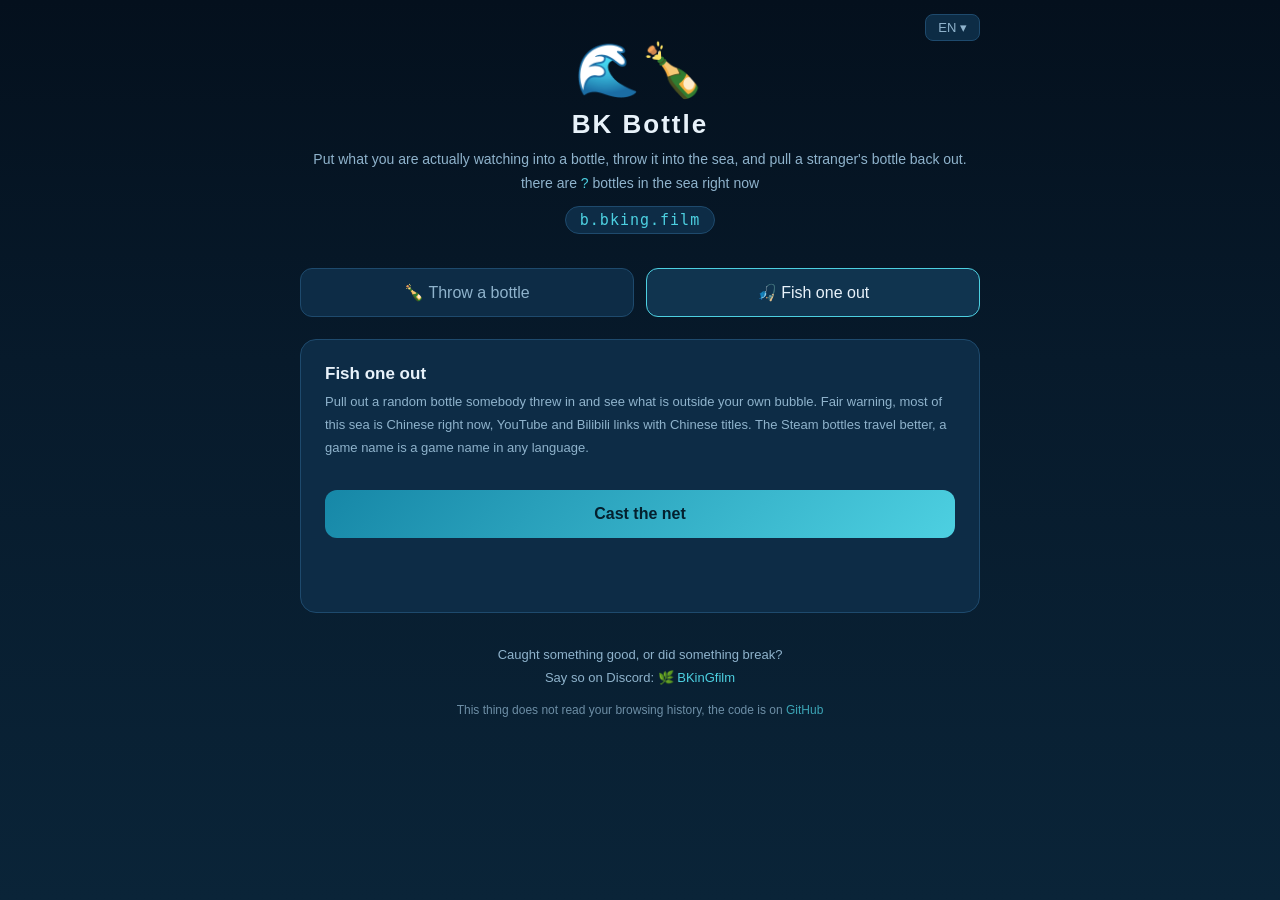
==== commit 589d3030: "补记 08-15~08-18 已上线的服务端改动:英文落地页、词表扩充、访客统计翻页 这三件事都已经 deploy 到线上跑着了,只是一直没进版本库。三块内容在 worker/src/index.js" ====
--- a/worker/src/index.html
+++ b/worker/src/index.html
@@ -140,6 +140,7 @@
   border: 1px solid rgba(255, 207, 110, .5); border-radius: 8px;
 }
 .fol:hover { border-color: var(--amber); }
+a.fol { text-decoration: none; display: inline-block; }
 #folCount { color: var(--dim); font-size: 12px; margin-bottom: 10px; }
 #folCount b { color: var(--amber); }
 .me { color: var(--dim); font-size: 12px; text-align: center; margin-top: 12px; line-height: 1.7; }
@@ -151,16 +152,15 @@
   color: var(--amber); font-size: 14px; line-height: 1.8;
 }
 #nudge .row { display: flex; gap: 10px; justify-content: center; margin-top: 10px; }
-/* 装到桌面的提示。用青色跟琥珀色的 nudge 区分开:那个是社交提醒,这个是工具入口 */
-#install {
-  display: none; margin-top: 14px; padding: 13px 16px; text-align: center;
-  background: linear-gradient(135deg, rgba(77, 208, 225, .12), rgba(77, 208, 225, .05));
-  border: 1px solid rgba(77, 208, 225, .45); border-radius: 12px;
-  color: var(--glow); font-size: 14px; line-height: 1.8;
-}
-#install .row { display: flex; gap: 10px; justify-content: center; margin-top: 10px; }
-#install .step { color: var(--dim); font-size: 13px; margin-top: 8px; line-height: 1.9; }
-#install .step b { color: var(--ink); }
+/* 装插件的入口。比 #nudge 冷一档:那条是叫人扔瓶(对这片海有用),这条是叫人装东西
+   (对我们有用),所以不许比正事更显眼。只在捞过几瓶之后出现,关掉就永久不再出现。 */
+#extNudge {
+  display: none; margin-top: 16px; padding: 12px 14px;
+  border: 1px solid var(--line); border-radius: 12px;
+  color: var(--dim); font-size: 13px; line-height: 1.75;
+}
+#extNudge b { color: var(--glow); font-weight: 600; }
+#extNudge .row { display: flex; gap: 10px; justify-content: center; margin-top: 10px; }
 #overflow {
   display: none; margin-top: 12px; padding: 10px 14px; font-size: 13px; line-height: 1.7;
   background: rgba(255, 154, 138, .1); border: 1px solid rgba(255, 154, 138, .5);
@@ -203,7 +203,7 @@
 .fb .done { color: var(--dim); font-size: 13px; padding: 9px 0; }
 .vlist { display: flex; flex-direction: column; gap: 12px; }
 .vcard {
-  display: flex; gap: 14px; align-items: center; text-decoration: none;
+  display: block; text-decoration: none;
   background: var(--card); border: 1px solid var(--line);
   border-radius: 12px; padding: 10px; color: var(--ink);
   transition: border-color .15s;
@@ -214,17 +214,34 @@
    另外 img 上的 referrerpolicy="no-referrer" 千万别删 —— hdslb 有 Referer 防盗链,
    带上本站域名一律 403,删了 B站 封面会集体消失 */
 .vcard img {
-  width: 128px; height: 72px; object-fit: cover; border-radius: 8px; flex-shrink: 0;
-  background: var(--mid) no-repeat center/26px
+  display: block; width: 100%; aspect-ratio: 16 / 9; object-fit: cover; border-radius: 8px;
+  background: var(--mid) no-repeat center/48px
     url("data:image/svg+xml,%3Csvg xmlns='http://www.w3.org/2000/svg' viewBox='0 0 24 24' fill='none' stroke='%232f6a92' stroke-width='1.8' stroke-linecap='round'%3E%3Cpath d='M2 9c2-2 4-2 6 0s4 2 6 0 4-2 6 0'/%3E%3Cpath d='M2 15c2-2 4-2 6 0s4 2 6 0 4-2 6 0'/%3E%3C/svg%3E");
 }
-.vcard .t { font-size: 14px; line-height: 1.6; }
+.vcard .t { font-size: 15px; line-height: 1.6; margin-top: 10px; }
 .pf-b {
   font-size: 11px; padding: 1px 6px; border-radius: 4px; margin-right: 6px;
   background: #133040; color: #6fd5f0; vertical-align: 2px;
 }
-.vcard .u { font-size: 12px; color: var(--dim); margin-top: 4px; }
+/* YouTube 不上底色:红底胶囊在暗色页面上太脏(2026-08-05 BK 反馈),纯色字就够 */
+.pf-y { font-size: 12px; color: #ff8f8f; margin-right: 6px; }
+/* Steam 不上底色,商店同款蓝纯色字(2026-08-10 BK 反馈,同 YouTube 的处理) */
+.pf-s { font-size: 12px; color: #66c0f4; margin-right: 6px; }
+/* 游戏卡片只有「TA 在玩」这一句说明,不带购买/愿望单等任何促销元素 */
+.playing { color: var(--dim); font-size: 12px; }
 #fishEmpty { text-align: center; color: var(--dim); padding: 30px 0; line-height: 2; }
+/* 收藏入口。原来收藏夹只有把整片海捞空才露面(2026-08-12 BK 反馈:想直接打开
+   收藏没地方点),现在捞瓶页常驻这一行。压到跟 #folCount 一档冷:收藏是低频
+   回访,不许跟「下网」抢眼。没收藏过就整个不出现,不占位置 */
+#myLiked { margin-top: 14px; text-align: center; }
+#myLiked:empty { margin: 0; }   /* 没收藏时连这点间距也不留 */
+#myLiked .entry {
+  background: none; border: none; cursor: pointer; font: inherit;
+  color: var(--dim); font-size: 12px; padding: 6px 10px;
+  border-bottom: 1px dashed rgba(255, 207, 110, .35);
+}
+#myLiked .entry:hover { color: var(--amber); }
+#myLiked .box { margin-top: 12px; text-align: left; }
 footer { text-align: center; margin-top: 30px; font-size: 13px; color: var(--dim); line-height: 1.8; }
 footer a { color: var(--glow); text-decoration: none; }
 footer .oss { margin-top: 10px; font-size: 12px; opacity: .75; }
@@ -252,11 +269,12 @@
     <div id="langMenu">
       <button data-lang="cn" onclick="setLang('cn')">简体中文</button>
       <button data-lang="tw" onclick="setLang('tw')">繁體中文</button>
+      <button data-lang="en" onclick="setLang('en')">English</button>
     </div>
   </div>
   <header>
     <div class="logo">🌊🍾</div>
-    <h1>BK漂流瓶</h1>
+    <h1 id="brand">BK漂流瓶</h1>
     <p id="subTitle"></p>
     <div id="siteAddr" onclick="copyAddr()" role="button" tabindex="0">b.bking.film</div>
   </header>
@@ -303,8 +321,9 @@
     <button class="big" id="btnFish"></button>
     <div class="msg" id="msgFish"></div>
     <div id="nudge"></div>
-    <div id="install"></div>
     <div id="fishResult" style="margin-top:16px"></div>
+    <div id="myLiked"></div>
+    <div id="extNudge"></div>
   </div>
 
   <footer>
@@ -342,47 +361,58 @@
 // 繁体版用台港说法而不是逐字转换:视频→影片、链接→連結、信息茧房→同溫層
 var I18N = {
   cn: {
+    brand: "BK漂流瓶",
+    docTitle: "BK漂流瓶 · 和陌生人交换正在看的视频",
+    biliTag: "B站",
+    bmNoRecent: "这里没有「最近活动」的游戏。打开你自己的 Steam 资料页再点",
+    bmNoApp: "打开某个游戏自己的商店页再点，一次装这一个游戏",
+    bmNoVid: "这一页没找到视频。打开 YouTube/B站 的历史页、你的 Steam 资料页或某个游戏的商店页再点",
     sub: "把你最近在看的视频装进瓶子扔进海里，再捞一个陌生人的上来。",
     seaHas: ["海里现在有 ", " 个瓶子"],
     tabThrow: "🍾 扔一个瓶子", tabFish: "🎣 捞一个瓶子",
     h2Throw: "装瓶", h2Fish: "捞瓶",
-    hintThrow: '在视频下面点「分享 → 复制链接」，回来贴到下面。<b style="color:var(--glow)">贴 1 到 5 条就够，一条也算一瓶</b>。YouTube 和 B站 都收，可以混着装。挑「你真的在看」的，别挑装点门面的。',
+    hintThrow: '在视频下面点「分享 → 复制链接」，回来贴到下面。<b style="color:var(--glow)">贴 1 到 5 条就够，一条也算一瓶</b>。YouTube、B站 和 Steam 商店页都收，可以混着装。挑「你真的在看、真的在玩」的，别挑装点门面的。',
     hintFish: "随机捞一个别人扔的瓶子，看看信息茧房外面长什么样。",
     demoNote: "🌊 刚好有一瓶漂到你脚边，先看看别人在看什么",
-    phLinks: "把链接贴在这里，一行一个\nhttps://youtu.be/xxxx\nhttps://www.bilibili.com/video/BVxxxx",
-    grabPc: "⚡ 电脑玩家进阶：一键抓取最近看的 10 条（手机用不了这招）",
+    phLinks: "把链接贴在这里，一行一个\nhttps://youtu.be/xxxx\nhttps://www.bilibili.com/video/BVxxxx\nhttps://store.steampowered.com/app/xxxx",
+    playing: "TA 在玩",
+    grabPc: "⚡ 电脑玩家进阶：一键抓取最近在看的视频、在玩的游戏（手机用不了这招）",
     grabPc1: "按 <b>Ctrl+Shift+B</b> 调出书签栏（就是地址栏下面那一条）",
     grabPc2: "鼠标<b>按住</b>这个按钮别松手，拖到书签栏上再松开：",
     grabPc3a: "打开 ", grabPc3b: " 或 ", grabPc3c: "，点一下书签栏里的「🍾 装瓶」，这一页就自动填好了",
+    grabPc3s: "你的 Steam 资料页",
     grabMb: "📱 安卓进阶：从 YouTube 或 B站 直接分享过来，不用复制粘贴",
     grabMb1: "用 Chrome 打开本页，菜单里点「添加到主屏幕」",
     grabMb2: "以后在 YouTube 点分享、或在 B站 分享面板点「更多」，选「漂流瓶」，链接自己就进来了",
     grabMb3: "可以连着分享好几条，攒够了一起扔（iPhone 用不了这招，还是复制粘贴）",
-    counter: ["已识别 ", " 个有效视频"],
+    counter: ["已识别 ", " 条有效内容"],
     btnThrow: "扔进海里", btnFish: "下网",
     footer1: "捞到好东西，或者玩出毛病了？", footer2: "来 Discord 说一声：",
     footer3: "这东西不读你的浏览记录，代码都在 ",
     myNameNew: function (n) { return "你在海里的代号是 " + n + "，扔出去的瓶子都挂这个名"; },
     myNameHas: function (n, c) { return "你是 " + n + "，扔了 " + c + " 瓶"; },
+    nickPeek: "点一下看你的代号", nickHide: "点一下藏起来",
     goodGot: function (g) { return "，收到 <b>" + g + "</b> 个 🌟"; },
+    yysGot: function (y) { return "，攒了 <b>" + y + "</b> yys"; },
     fishedOnly: "，已经有人捞到过", drifting: "，还在海上漂",
-    cheer: function (n) { return "🌟 你不在的时候，又有 " + n + " 个人说你的瓶子有意思<br>要不要再扔一瓶"; },
+    cheer: function (n) { return "🌟 你不在的时候，又有 " + n + " 个人收藏了你的瓶子<br>要不要再扔一瓶"; },
     folCount: function (n) { return "⭐ 你记住了 <b>" + n + "</b> 个瓶主，他们扔新瓶你会先捞到"; },
     folAdd: "⭐ 记住这个瓶主", folDone: "✅ 已记住，他扔新瓶你会先捞到",
     sealing: "封瓶中，正在抓取标题…",
     biliFail: "这些 B站 链接找不到对应视频",
     b23Fail: "b23.tv 短链没解析出来，打开它跳转后复制完整地址再贴",
     addrCopied: "✅ 网址已复制",
-    thrown: function (c) { return "🍾 装了 " + c + " 个视频的瓶子已经飘进海里"; },
+    thrown: function (c) { return "🍾 装了 " + c + " 条内容的瓶子已经飘进海里"; },
     throwFail: "扔瓶失败，再试一次", netErr: "网络出错，再试一次",
     fishErr: "捞网断了，再试一次",
     exhausted: "🏆 你把整片海都捞完了。<br>扔一瓶进去，等新瓶漂来。",
     goThrow: "去扔一瓶",
     emptySea: "这片海还没有瓶子。<br>先扔一个，等下一个路过的人。",
     fromWho: "🧭 这瓶来自 ", seedNote: "（站里放的精选瓶）", followedNote: " · 你记住过的瓶主",
-    voteGood: "🌟 有意思", fishAgain: "🎣 再捞一个", shareBtn: "📋 分享这瓶",
-    voteDone: "🌟 已记下",
-    likedTitle: "你说过有意思的这几瓶：",
+    voteGood: "🌟 收藏", fishAgain: "🎣 再捞一个", shareBtn: "📋 分享这瓶",
+    voteDone: "🌟 已收藏",
+    likedEntry: function (n) { return "⭐ 我的收藏（" + n + "）"; },
+    likedHide: "收起收藏",
     shareOk: "✅ 已复制，发到哪都行",
     openIt: "打开看看是什么",
     autofill: function (n) { return "⚡ 已自动装入 " + n + " 个视频，过一眼没问题就扔"; },
@@ -392,56 +422,72 @@
     },
     nudge: "🍾 你已经捞了 3 瓶别人的，海里还没有你的",
     nudgeGo: "去扔一瓶", nudgeLater: "继续捞",
-    install: "🌊 装到桌面，下次想换换口味，点一下就进来了<br>不用注册，不会给你推消息",
-    installGo: "装到桌面", installLater: "不用了",
-    installIos: "点底下那个 <b>分享</b> 按钮，往下翻，选「<b>添加到主屏幕</b>」",
-    shareText: function (lines, origin) {
-      return "🍾 捞到一瓶陌生人正在看的片单：\n" + lines
-        + "\n\n这是 BK漂流瓶，大家把自己真实在看的视频扔进海里匿名交换，专门用来看看信息茧房外面长什么样\n\n不用注册，来捞一瓶：" + origin;
+    voteHint: "看完了回来收藏一下，好瓶子会漂给更多人",
+    extNudge: '装了浏览器插件，捞一瓶就是<b>点一下工具栏</b>，不用先开这一页。YouTube 和 B站 的播放页也会多一个「装进瓶子」，看到顺手就攒上。',
+    extGo: "去装一个", extNo: "不用",
+    extWelcome: '插件装好了。往后捞瓶<b>点浏览器右上角的 🌊 就行</b>，不用再开这一页。在 YouTube 和 B站 的播放页，播放器下面会多一个「装进瓶子」，看到想推荐的顺手按一下，攒够了在插件里一次扔出去。',
+    extWelcomeOk: "知道了",
+    shareText: function (lines, origin, kind) {
+      var head = kind === "g" ? "🍾 捞到一瓶陌生人最近在玩的游戏："
+        : kind === "m" ? "🍾 捞到一瓶陌生人在看的视频、在玩的游戏："
+        : "🍾 捞到一瓶陌生人正在看的片单：";
+      return head + "\n" + lines
+        + "\n\n这是 BK漂流瓶，大家把自己真实在看在玩的东西扔进海里匿名交换，专门用来看看信息茧房外面长什么样\n\n不用注册，来捞一瓶：" + origin;
     },
   },
   tw: {
+    brand: "BK漂流瓶",
+    docTitle: "BK漂流瓶 · 和陌生人交換正在看的影片",
+    biliTag: "B站",
+    bmNoRecent: "這裡沒有「最近活動」的遊戲。打開你自己的 Steam 個人頁再點",
+    bmNoApp: "打開某個遊戲自己的商店頁再點，一次裝這一個遊戲",
+    bmNoVid: "這一頁沒找到影片。打開 YouTube/B站 的歷史頁、你的 Steam 個人頁或某個遊戲的商店頁再點",
     sub: "把你最近在看的影片裝進瓶子扔進海裡，再撈一個陌生人的上來。",
     seaHas: ["海裡現在有 ", " 個瓶子"],
     tabThrow: "🍾 扔一個瓶子", tabFish: "🎣 撈一個瓶子",
     h2Throw: "裝瓶", h2Fish: "撈瓶",
-    hintThrow: '在影片下面點「分享 → 複製連結」，回來貼到下面。<b style="color:var(--glow)">貼 1 到 5 條就夠，一條也算一瓶</b>。YouTube 和 B站 都收，可以混著裝。挑「你真的在看」的，別挑裝點門面的。',
+    hintThrow: '在影片下面點「分享 → 複製連結」，回來貼到下面。<b style="color:var(--glow)">貼 1 到 5 條就夠，一條也算一瓶</b>。YouTube、B站 和 Steam 商店頁都收，可以混著裝。挑「你真的在看、真的在玩」的，別挑裝點門面的。',
     hintFish: "隨機撈一個別人扔的瓶子，看看同溫層外面長什麼樣。",
     demoNote: "🌊 剛好有一瓶漂到你腳邊，先看看別人在看什麼",
-    phLinks: "把連結貼在這裡，一行一個\nhttps://youtu.be/xxxx\nhttps://www.bilibili.com/video/BVxxxx",
-    grabPc: "⚡ 電腦玩家進階：一鍵抓取最近看的 10 條（手機用不了這招）",
+    phLinks: "把連結貼在這裡，一行一個\nhttps://youtu.be/xxxx\nhttps://www.bilibili.com/video/BVxxxx\nhttps://store.steampowered.com/app/xxxx",
+    playing: "TA 在玩",
+    grabPc: "⚡ 電腦玩家進階：一鍵抓取最近在看的影片、在玩的遊戲（手機用不了這招）",
     grabPc1: "按 <b>Ctrl+Shift+B</b> 叫出書籤列（就是網址列下面那一條）",
     grabPc2: "滑鼠<b>按住</b>這個按鈕別放，拖到書籤列上再放開：",
     grabPc3a: "打開 ", grabPc3b: " 或 ", grabPc3c: "，點一下書籤列裡的「🍾 裝瓶」，這一頁就自動填好了",
+    grabPc3s: "你的 Steam 個人頁",
     grabMb: "📱 安卓進階：從 YouTube 或 B站 直接分享過來，不用複製貼上",
     grabMb1: "用 Chrome 打開本頁，選單裡點「加到主畫面」",
     grabMb2: "以後在 YouTube 點分享、或在 B站 分享面板點「更多」，選「漂流瓶」，連結自己就進來了",
     grabMb3: "可以連著分享好幾條，攢夠了一起扔（iPhone 用不了這招，還是複製貼上）",
-    counter: ["已辨識 ", " 個有效影片"],
+    counter: ["已辨識 ", " 條有效內容"],
     btnThrow: "扔進海裡", btnFish: "下網",
     footer1: "撈到好東西，或者玩出毛病了？", footer2: "來 Discord 說一聲：",
     footer3: "這東西不讀你的瀏覽記錄，程式碼都在 ",
     myNameNew: function (n) { return "你在海裡的代號是 " + n + "，扔出去的瓶子都掛這個名"; },
     myNameHas: function (n, c) { return "你是 " + n + "，扔了 " + c + " 瓶"; },
+    nickPeek: "點一下看你的代號", nickHide: "點一下藏起來",
     goodGot: function (g) { return "，收到 <b>" + g + "</b> 個 🌟"; },
+    yysGot: function (y) { return "，攢了 <b>" + y + "</b> yys"; },
     fishedOnly: "，已經有人撈到過", drifting: "，還在海上漂",
-    cheer: function (n) { return "🌟 你不在的時候，又有 " + n + " 個人說你的瓶子有意思<br>要不要再扔一瓶"; },
+    cheer: function (n) { return "🌟 你不在的時候，又有 " + n + " 個人收藏了你的瓶子<br>要不要再扔一瓶"; },
     folCount: function (n) { return "⭐ 你記住了 <b>" + n + "</b> 個瓶主，他們扔新瓶你會先撈到"; },
     folAdd: "⭐ 記住這個瓶主", folDone: "✅ 已記住，他扔新瓶你會先撈到",
     sealing: "封瓶中，正在抓取標題…",
     biliFail: "這些 B站 連結找不到對應影片",
     b23Fail: "b23.tv 短連結沒解析出來，打開它跳轉後複製完整地址再貼",
     addrCopied: "✅ 網址已複製",
-    thrown: function (c) { return "🍾 裝了 " + c + " 個影片的瓶子已經飄進海裡"; },
+    thrown: function (c) { return "🍾 裝了 " + c + " 條內容的瓶子已經飄進海裡"; },
     throwFail: "扔瓶失敗，再試一次", netErr: "網路出錯，再試一次",
     fishErr: "撈網斷了，再試一次",
     exhausted: "🏆 你把整片海都撈完了。<br>扔一瓶進去，等新瓶漂來。",
     goThrow: "去扔一瓶",
     emptySea: "這片海還沒有瓶子。<br>先扔一個，等下一個路過的人。",
     fromWho: "🧭 這瓶來自 ", seedNote: "（站裡放的精選瓶）", followedNote: " · 你記住過的瓶主",
-    voteGood: "🌟 有意思", fishAgain: "🎣 再撈一個", shareBtn: "📋 分享這瓶",
-    voteDone: "🌟 已記下",
-    likedTitle: "你說過有意思的這幾瓶：",
+    voteGood: "🌟 收藏", fishAgain: "🎣 再撈一個", shareBtn: "📋 分享這瓶",
+    voteDone: "🌟 已收藏",
+    likedEntry: function (n) { return "⭐ 我的收藏（" + n + "）"; },
+    likedHide: "收起收藏",
     shareOk: "✅ 已複製，發到哪都行",
     openIt: "打開看看是什麼",
     autofill: function (n) { return "⚡ 已自動裝入 " + n + " 個影片，過一眼沒問題就扔"; },
@@ -451,25 +497,118 @@
     },
     nudge: "🍾 你已經撈了 3 瓶別人的，海裡還沒有你的",
     nudgeGo: "去扔一瓶", nudgeLater: "繼續撈",
-    install: "🌊 裝到桌面，下次想換換口味，點一下就進來了<br>不用註冊，不會給你推通知",
-    installGo: "裝到桌面", installLater: "不用了",
-    installIos: "點下面那個 <b>分享</b> 按鈕，往下滑，選「<b>加入主畫面</b>」",
-    shareText: function (lines, origin) {
-      return "🍾 撈到一瓶陌生人正在看的片單：\n" + lines
-        + "\n\n這是 BK漂流瓶，大家把自己真實在看的影片扔進海裡匿名交換，專門用來看看同溫層外面長什麼樣\n\n不用註冊，來撈一瓶：" + origin;
+    voteHint: "看完了回來收藏一下，好瓶子會漂給更多人",
+    extNudge: '裝了瀏覽器擴充功能，撈一瓶就是<b>點一下工具列</b>，不用先開這一頁。YouTube 和 B站 的播放頁也會多一個「裝進瓶子」，看到順手就攢上。',
+    extGo: "去裝一個", extNo: "不用",
+    extWelcome: '擴充功能裝好了。往後撈瓶<b>點瀏覽器右上角的 🌊 就行</b>，不用再開這一頁。在 YouTube 和 B站 的播放頁，播放器下面會多一個「裝進瓶子」，看到想推薦的順手按一下，攢夠了在擴充功能裡一次丟出去。',
+    extWelcomeOk: "知道了",
+    shareText: function (lines, origin, kind) {
+      var head = kind === "g" ? "🍾 撈到一瓶陌生人最近在玩的遊戲："
+        : kind === "m" ? "🍾 撈到一瓶陌生人在看的影片、在玩的遊戲："
+        : "🍾 撈到一瓶陌生人正在看的片單：";
+      return head + "\n" + lines
+        + "\n\n這是 BK漂流瓶，大家把自己真實在看在玩的東西扔進海裡匿名交換，專門用來看看同溫層外面長什麼樣\n\n不用註冊，來撈一瓶：" + origin;
+    },
+  },
+  en: {
+    brand: "BK Bottle",
+    docTitle: "BK Bottle · swap what you are actually watching with a stranger",
+    biliTag: "Bilibili",
+    bmNoRecent: "No recent games here. Open your own Steam profile page and click again",
+    bmNoApp: "Open a single game store page and click again, one game per click",
+    bmNoVid: "No videos found on this page. Open your YouTube or Bilibili history, your Steam profile, or a game store page and click again",
+    sub: "Put what you are actually watching into a bottle, throw it into the sea, and pull a stranger's bottle back out.",
+    seaHas: ["there are ", " bottles in the sea right now"],
+    tabThrow: "🍾 Throw a bottle", tabFish: "🎣 Fish one out",
+    h2Throw: "Fill a bottle", h2Fish: "Fish one out",
+    hintThrow: 'Hit share and copy link under a video, then paste it below. <b style="color:var(--glow)">One to five links is plenty, one still counts as a bottle</b>. YouTube, Bilibili and Steam store pages all work, and you can mix them in one bottle. Pick what you are really watching and playing, not what looks good.',
+    hintFish: "Pull out a random bottle somebody threw in and see what is outside your own bubble. Fair warning, most of this sea is Chinese right now, YouTube and Bilibili links with Chinese titles. The Steam bottles travel better, a game name is a game name in any language.",
+    demoNote: "🌊 A bottle just washed up at your feet, take a look at what someone else is watching",
+    phLinks: "Paste links here, one per line\nhttps://youtu.be/xxxx\nhttps://www.bilibili.com/video/BVxxxx\nhttps://store.steampowered.com/app/xxxx",
+    playing: "playing",
+    grabPc: "⚡ On a computer: grab what you recently watched and played in one click (does not work on phones)",
+    grabPc1: "Press <b>Ctrl+Shift+B</b> to show the bookmarks bar, the strip under the address bar",
+    grabPc2: "<b>Hold</b> this button with the mouse, drag it onto the bookmarks bar and let go:",
+    grabPc3a: "Open ", grabPc3b: " or ", grabPc3c: ", click the bookmark you just made, and this page fills itself in",
+    grabPc3s: "your Steam profile",
+    grabMb: "📱 On Android: share straight from YouTube or Bilibili, no copy paste",
+    grabMb1: "Open this page in Chrome and pick Add to Home screen from the menu",
+    grabMb2: "After that, hit share in YouTube and pick this site, and the link lands here by itself",
+    grabMb3: "You can share a few in a row and throw them together (does not work on iPhone, copy paste instead)",
+    counter: ["picked up ", " links"],
+    btnThrow: "Throw it in", btnFish: "Cast the net",
+    footer1: "Caught something good, or did something break?", footer2: "Say so on Discord: ",
+    footer3: "This thing does not read your browsing history, the code is on ",
+    myNameNew: function (n) { return "your name out at sea is " + n + ", every bottle you throw carries it"; },
+    myNameHas: function (n, c) { return "you are " + n + ", you have thrown " + c; },
+    nickPeek: "tap to see your name", nickHide: "tap to hide it",
+    goodGot: function (g) { return ", picked up <b>" + g + "</b> 🌟"; },
+    yysGot: function (y) { return ", <b>" + y + "</b> yys saved up"; },
+    fishedOnly: ", somebody has fished it out already", drifting: ", still drifting out there",
+    cheer: function (n) { return "🌟 While you were gone, " + n + " more people saved your bottle<br>Maybe throw another one"; },
+    folCount: function (n) { return "⭐ You remembered <b>" + n + "</b> bottle owners, their new bottles reach you first"; },
+    folAdd: "⭐ Remember this one", folDone: "✅ Remembered, their new bottles reach you first",
+    sealing: "Sealing the bottle, fetching titles…",
+    biliFail: "Could not find any video behind those Bilibili links",
+    b23Fail: "That b23.tv short link did not resolve, open it and paste the full address instead",
+    addrCopied: "✅ Address copied",
+    thrown: function (c) { return "🍾 A bottle holding " + c + " links has drifted off"; },
+    throwFail: "Could not throw it, try again", netErr: "Network hiccup, try again",
+    fishErr: "The net broke, try again",
+    exhausted: "🏆 You have fished this whole sea dry.<br>Throw one in and wait for the new ones to drift by.",
+    goThrow: "Go throw one",
+    emptySea: "No bottles in this sea yet.<br>Throw the first one and wait for whoever comes by.",
+    fromWho: "🧭 This one is from ", seedNote: " (picked by the site)", followedNote: " · one you remembered",
+    voteGood: "🌟 Save it", fishAgain: "🎣 Fish another", shareBtn: "📋 Share this one",
+    voteDone: "🌟 Saved",
+    likedEntry: function (n) { return "⭐ Saved (" + n + ")"; },
+    likedHide: "Hide saved",
+    shareOk: "✅ Copied, post it anywhere",
+    openIt: "Open it and see",
+    autofill: function (n) { return "⚡ " + n + " videos loaded, give them a look and throw"; },
+    shared: "⚡ Got the shared video, you can add a few more before throwing",
+    overflow: function (n) {
+      return "A bottle holds 10 at most, you are " + n + " over. Drop a few, or keep them for the next bottle";
+    },
+    nudge: "🍾 You have fished out 3 of other people's, and the sea still has none of yours",
+    nudgeGo: "Go throw one", nudgeLater: "Keep fishing",
+    voteHint: "Come back and save it if it was any good, good bottles drift to more people",
+    extNudge: 'With the browser extension, fishing is <b>one click in the toolbar</b>, no need to open this page first. YouTube and Bilibili watch pages also get a bottle button, so you can collect as you go.',
+    extGo: "Go get it", extNo: "No thanks",
+    extWelcome: 'Extension installed. From now on <b>click the 🌊 in the top right</b> to fish, this page is optional. On YouTube and Bilibili watch pages there is a bottle button under the player, tap it when you see something worth passing on and throw them all at once from the extension.',
+    extWelcomeOk: "Got it",
+    shareText: function (lines, origin, kind) {
+      var head = kind === "g" ? "🍾 Fished out a bottle of what a stranger is playing:"
+        : kind === "m" ? "🍾 Fished out a bottle of what a stranger is watching and playing:"
+        : "🍾 Fished out a bottle of what a stranger is watching:";
+      return head + "\n" + lines
+        + "\n\nThis is BK Bottle, people drop what they are really watching and playing into the sea and swap it anonymously, just to see what is outside their own bubble\n\nNo signup, go pull one out: " + origin;
     },
   },
 };
 
 var lang = localStorage.getItem("yb_lang");
-if (lang !== "cn" && lang !== "tw") {
-  lang = /zh-(TW|HK|MO)|zh-Hant/i.test(navigator.language || "") ? "tw" : "cn";
+// ?lang=en 这类参数优先,给对外推广的落地链接用,进来就是对的语言
+try {
+  var qLang = new URLSearchParams(location.search).get("lang");
+  if (qLang === "cn" || qLang === "tw" || qLang === "en") {
+    lang = qLang;
+    localStorage.setItem("yb_lang", qLang);
+  }
+} catch (e) {}
+if (lang !== "cn" && lang !== "tw" && lang !== "en") {
+  var navLang = navigator.language || "";
+  lang = /^zh/i.test(navLang)
+    ? (/zh-(TW|HK|MO)|zh-Hant/i.test(navLang) ? "tw" : "cn")
+    : "en";
 }
 var T = I18N[lang];
 
 function applyLang() {
   T = I18N[lang];
-  document.documentElement.lang = lang === "tw" ? "zh-Hant" : "zh-CN";
+  document.documentElement.lang = lang === "tw" ? "zh-Hant" : lang === "en" ? "en" : "zh-CN";
+  if (T.brand) $("brand").textContent = T.brand;
+  if (T.docTitle) document.title = T.docTitle;
   $("subTitle").innerHTML = T.sub + '<br>' + T.seaHas[0] + '<span id="stats">…</span>' + T.seaHas[1];
   $("tabThrow").textContent = T.tabThrow;
   $("tabFish").textContent = T.tabFish;
@@ -485,6 +624,8 @@
     + '<a href="https://www.youtube.com/feed/history" target="_blank" rel="noopener" style="color:var(--glow)">youtube.com/feed/history</a>'
     + T.grabPc3b
     + '<a href="https://www.bilibili.com/history" target="_blank" rel="noopener" style="color:var(--glow)">bilibili.com/history</a>'
+    + T.grabPc3b
+    + '<a href="https://steamcommunity.com/my" target="_blank" rel="noopener" style="color:var(--glow)">' + T.grabPc3s + "</a>"
     + T.grabPc3c;
   $("grabMbSum").textContent = T.grabMb;
   $("grabMb1").textContent = T.grabMb1;
@@ -497,7 +638,7 @@
   $("footer1").textContent = T.footer1;
   $("footer2").textContent = T.footer2;
   $("footer3").textContent = T.footer3;
-  $("langBtn").textContent = (lang === "tw" ? "繁" : "简") + " ▾";
+  $("langBtn").textContent = (lang === "tw" ? "繁" : lang === "en" ? "EN" : "简") + " ▾";
   document.querySelectorAll("#langMenu button").forEach(function (b) {
     b.classList.toggle("on", b.dataset.lang === lang);
   });
@@ -509,6 +650,7 @@
   refreshStats();
   refreshMine();
   refreshFolCount();
+  drawMyLiked();
   var ta = $("links");
   if (ta.value) ta.dispatchEvent(new Event("input"));
 }
@@ -548,30 +690,46 @@
   $("panelFish").classList.toggle("on", name === "fish");
 }
 $("tabThrow").onclick = function () { switchTab("throw"); };
-$("tabFish").onclick = function () { switchTab("fish"); };
+// 切到捞瓶面板就直接开捞:切过来的人就是想捞的,中间没有要他决定的事,
+// 不必再点一次「下网」。按钮保留,降级成出错/空海之后的手动重试入口。
+// fishResult 非空(结果、首访演示、捞网动画在场)就不重捞,也挡住连点
+$("tabFish").onclick = function () {
+  switchTab("fish");
+  if (!$("fishResult").innerHTML) doFish(false);
+};
 
 function refreshStats() {
   fetch("/api/stats").then(function (r) { return r.json(); }).then(function (d) {
     $("stats").textContent = d.count;
   }).catch(function () { $("stats").textContent = "?"; });
 }
-// 回执:自己的瓶子被捞到、被点「有意思」,回来就能看见
+// 回执:自己的瓶子被捞到、被点「收藏」,回来就能看见
 function refreshMine() {
   fetch("/api/mine?device=" + encodeURIComponent(device))
     .then(function (r) { return r.json(); })
     .then(function (d) {
       myBottles = d.bottles || 0;
-      var name = "<b>" + nickname(device) + "</b>";
       if (!d.bottles) {
         // 一瓶没扔的人不显示代号:对他没意义,还多一个截图泄露面
         $("myName").innerHTML = "";
         return;
       }
-      var t = T.myNameHas(name, d.bottles);
-      if (d.good) t += T.goodGot(d.good);
+      // 代号默认打码,点一下才显示:截图是这个产品的主要传播方式,常驻明文
+      // 等于每张截图都把「谁截的图」和「瓶子署名」绑死。星号定长三颗,
+      // 不按代号长度来,免得长度本身漏信息
+      var t = T.myNameHas('<b id="myNick" style="cursor:pointer">★★★</b>', d.bottles);
+      if (d.good) t += T.goodGot(d.good) + T.yysGot(d.yys || d.good * 2);
       else if (d.fished) t += T.fishedOnly;
       else t += T.drifting;
       $("myName").innerHTML = t;
+      var nick = $("myNick");
+      var nickShown = false;
+      nick.title = T.nickPeek;
+      nick.onclick = function () {
+        nickShown = !nickShown;
+        nick.textContent = nickShown ? nickname(device) : "★★★";
+        nick.title = nickShown ? T.nickHide : T.nickPeek;
+      };
 
       var last = localStorage.getItem("yb_lastgood");
       if (last !== null && d.good > parseInt(last, 10)) {
@@ -596,6 +754,11 @@
   /bilibili\.com\/video\/(av\d{1,12})/i,
   /b23\.tv\/(BV[A-Za-z0-9]{10})/,
   /b23\.tv\/(av\d{1,12})\b/i
+];
+// Steam 商店页与社区页都认,appid 是纯数字
+var STEAM_PATTERNS = [
+  /store\.steampowered\.com\/app\/(\d{1,7})/,
+  /steamcommunity\.com\/app\/(\d{1,7})/
 ];
 
 // 手机 B站 App 分享出来的是 b23.tv/随机短码,前端跨域读不到重定向,
@@ -629,10 +792,20 @@
   });
 }
 function parseIds(text) {
-  var vids = [], lists = [], bilis = [], seen = {};
+  var vids = [], lists = [], bilis = [], steams = [], seen = {};
   text.split(/\s+/).forEach(function (tok) {
     if (!tok) return;
     var i, m = null;
+    for (i = 0; i < STEAM_PATTERNS.length; i++) {
+      m = tok.match(STEAM_PATTERNS[i]);
+      if (m) break;
+      m = null;
+    }
+    if (m) {
+      // seen 键加前缀,免得纯数字 appid 和别的 id 撞车
+      if (!seen["s" + m[1]]) { seen["s" + m[1]] = 1; steams.push(m[1]); }
+      return;
+    }
     for (i = 0; i < BILI_PATTERNS.length; i++) {
       m = tok.match(BILI_PATTERNS[i]);
       if (m) break;
@@ -656,7 +829,7 @@
     var lm = tok.match(LIST_RE);
     if (lm && !seen[lm[1]]) { seen[lm[1]] = 1; lists.push(lm[1]); }
   });
-  return { vids: vids, lists: lists, bilis: bilis };
+  return { vids: vids, lists: lists, bilis: bilis, steams: steams };
 }
 
 // B站接口整段封禁 Cloudflare 机房 IP,标题只能在扔瓶人自己的浏览器里拿
@@ -696,14 +869,16 @@
 var pvCache = {};   // id -> {title, author, thumb}
 
 function pvKey(item) {
-  return item.bvid ? "b:" + item.bvid : item.list ? "l:" + item.list : "v:" + item.vid;
+  return item.bvid ? "b:" + item.bvid : item.list ? "l:" + item.list
+    : item.appid ? "s:" + item.appid : "v:" + item.vid;
 }
 
 function currentItems() {
   var ids = parseIds($("links").value);
   return ids.vids.map(function (v) { return { vid: v }; })
     .concat(ids.lists.map(function (x) { return { list: x }; }))
-    .concat(ids.bilis.map(function (x) { return { bvid: x }; }));
+    .concat(ids.bilis.map(function (x) { return { bvid: x }; }))
+    .concat(ids.steams.map(function (x) { return { appid: x }; }));
 }
 
 function renderPreview() {
@@ -714,8 +889,9 @@
   box.innerHTML = items.map(function (it, i) {
     var c = pvCache[pvKey(it)] || {};
     var img = it.vid ? "https://i.ytimg.com/vi/" + it.vid + "/default.jpg" : thumbSmall(c.thumb, 240);
-    var badge = it.bvid ? '<span class="pf-b">B站</span>' : it.list ? "📃 " : "";
-    var title = c.title || (it.bvid || it.list || it.vid);
+    var badge = it.bvid ? '<span class="pf-b">' + T.biliTag + "</span>"
+      : it.appid ? '<span class="pf-s">Steam</span>' : it.list ? "📃 " : "";
+    var title = c.title || (it.bvid || it.list || it.appid || it.vid);
     return '<div class="pv' + (c.title ? "" : " load") + '">'
       + '<img referrerpolicy="no-referrer" src="' + esc(img) + '" alt="">'
       + '<div class="t">' + badge + esc(title)
@@ -728,7 +904,7 @@
   var items = currentItems();
   var gone = items[i];
   if (!gone) return;
-  var id = gone.vid || gone.list || gone.bvid;
+  var id = gone.vid || gone.list || gone.bvid || (gone.appid && "/app/" + gone.appid);
   // 从输入框里删掉含这个 id 的那一行,输入框始终是唯一数据源
   $("links").value = $("links").value.split(/\n/)
     .filter(function (line) { return line.indexOf(id) < 0; }).join("\n");
@@ -737,15 +913,16 @@
 
 function fetchPreviewMeta() {
   var items = currentItems();
-  var needV = [], needL = [], needB = [];
+  var needV = [], needL = [], needB = [], needS = [];
   items.forEach(function (it) {
     if (pvCache[pvKey(it)]) return;
     if (it.vid) needV.push(it.vid);
     else if (it.list) needL.push(it.list);
     else if (it.bvid) needB.push(it.bvid);
+    else if (it.appid) needS.push(it.appid);
   });
-  if (needV.length || needL.length) {
-    fetch("/api/preview?v=" + needV.join(",") + "&l=" + needL.join(","))
+  if (needV.length || needL.length || needS.length) {
+    fetch("/api/preview?v=" + needV.join(",") + "&l=" + needL.join(",") + "&s=" + needS.join(","))
       .then(function (r) { return r.json(); })
       .then(function (d) {
         (d.items || []).forEach(function (x) {
@@ -763,7 +940,7 @@
 
 $("links").addEventListener("input", function () {
   var ids = parseIds($("links").value);
-  var n = ids.vids.length + ids.lists.length + ids.bilis.length;
+  var n = ids.vids.length + ids.lists.length + ids.bilis.length + ids.steams.length;
   $("parsed").textContent = n;
   $("counterWrap").style.display = n ? "block" : "none";
   $("btnThrow").disabled = n === 0 || n > 10;
@@ -783,11 +960,16 @@
 
 $("btnThrow").onclick = function () {
   var ids = parseIds($("links").value);
-  if (!ids.vids.length && !ids.lists.length && !ids.bilis.length) return;
+  if (!ids.vids.length && !ids.lists.length && !ids.bilis.length && !ids.steams.length) return;
   $("btnThrow").disabled = true;
   var msg = $("msgThrow");
   msg.className = "msg";
   msg.textContent = T.sealing;
+  // Steam 标题服务端会自己取,预览缓存里有就一起带上当回落
+  var steams = ids.steams.map(function (s) {
+    var c = pvCache["s:" + s] || {};
+    return { id: s, title: c.title || "", thumb: c.thumb || "" };
+  });
   Promise.all(ids.bilis.map(function (b) {
     var c = pvCache["b:" + b];
     return c && c.title
@@ -795,7 +977,7 @@
       : biliJsonp(b);
   })).then(function (bmetas) {
     var bilis = bmetas.filter(Boolean);
-    if (!ids.vids.length && !ids.lists.length && !bilis.length) {
+    if (!ids.vids.length && !ids.lists.length && !bilis.length && !steams.length) {
       msg.className = "msg err";
       msg.textContent = T.biliFail;
       $("btnThrow").disabled = false;
@@ -804,7 +986,7 @@
     return fetch("/api/throw", {
       method: "POST",
       headers: { "Content-Type": "application/json" },
-      body: JSON.stringify({ device: device, videos: ids.vids, lists: ids.lists, bilis: bilis })
+      body: JSON.stringify({ device: device, videos: ids.vids, lists: ids.lists, bilis: bilis, steams: steams })
     }).then(function (r) { return r.json(); }).then(function (d) {
       if (d.ok) {
         msg.className = "msg ok";
@@ -847,55 +1029,49 @@
   n.style.display = "block";
 }
 
-// 装到桌面:工具型的东西没人天天来,想起来的时候能不能马上打开才是命。
-// 图标躺在桌面上,不用记网址也不用搜。捞到第 2 瓶再提(第 1 瓶还没建立起「有用」的判断),
-// 提过一次就不再烦,装不了的浏览器干脆不提,免得给出照做不了的指令。
-var deferredInstall = null;
+// 装插件的入口。放在这里而不是首页顶上:先让人捞几瓶尝到味道,再说装东西的事。
+// 三个不显示的情况,缺一个都变成打扰:已经装了(bridge.js 打的标记)、手机(插件装不了)、
+// 不是 Chromium 内核(商店进不去)。关掉一次就永久不再提。
+function hideExtNudge() {
+  $("extNudge").style.display = "none";
+  localStorage.setItem("yb_extnudged", "1");
+}
+
+function canInstallExt() {
+  var ua = navigator.userAgent || "";
+  if (document.documentElement.getAttribute("data-yb-ext")) return false;
+  if (/Mobile|Android|iPhone|iPad|iPod/i.test(ua)) return false;
+  if (/Firefox\/|FxiOS|OPR\/|SamsungBrowser/i.test(ua)) return false;
+  return /Chrome\/\d/.test(ua) && !/Edg(A|iOS)\//i.test(ua);
+}
+
+function maybeExtNudge() {
+  // 门槛 4 降到 2:859 个访客里 799 个只来过一天,卡在第 4 瓶等于把入口只留给会回来的人。
+  // 代价是它排到了第 3 瓶那条扔瓶提示前面,两条各弹一次、各自记 localStorage,不打架
+  if (fishCount < 2 || localStorage.getItem("yb_extnudged") || !canInstallExt()) return;
+  var n = $("extNudge");
+  if (n.style.display === "block") return;
+  n.innerHTML = T.extNudge
+    + '<div class="row">'
+    + '<a class="fol" target="_blank" rel="noopener" id="extGo" href="'
+    + EXT_STORE + '">' + T.extGo + "</a>"
+    + '<button class="fol" onclick="hideExtNudge()">' + T.extNo + "</button>"
+    + "</div>";
+  // 点了就不再提:装没装成功这边看不到,但至少他见过了,再弹一次只会烦人
+  $("extGo").onclick = hideExtNudge;
+  n.style.display = "block";
+}
+
+// utm 是给商店后台的流量来源报表用的,好让「网页导过去多少人」能跟别的渠道分开算
+var EXT_STORE = "https://chromewebstore.google.com/detail/ahbgoaaojaanogcampbekjmiocmnnbbk"
+  + "?utm_source=bkbottle-web&utm_medium=fish";
+
+// isStandalone 只用于捞瓶上报里的 pwa 字段(已装用户统计),装桌面提示已整体下线
 var isStandalone = false;
 try {
   isStandalone = window.matchMedia("(display-mode: standalone)").matches
     || navigator.standalone === true;
 } catch (e) {}
-
-window.addEventListener("beforeinstallprompt", function (e) {
-  e.preventDefault();
-  deferredInstall = e;
-});
-
-function hideInstall() { $("install").style.display = "none"; }
-
-function doInstall() {
-  hideInstall();
-  if (!deferredInstall) return;
-  deferredInstall.prompt();
-  deferredInstall = null;
-}
-
-// iOS 没有 beforeinstallprompt,只有 Safari 本体能加主屏幕,壳浏览器都不行
-function iosSafari() {
-  var ua = navigator.userAgent;
-  var ios = /iphone|ipad|ipod/i.test(ua)
-    || (navigator.platform === "MacIntel" && navigator.maxTouchPoints > 1);
-  return ios && /safari/i.test(ua) && !/crios|fxios|edgios|micromessenger/i.test(ua);
-}
-
-function maybeInstall() {
-  if (isStandalone || localStorage.getItem("yb_installask")) return;
-  if (fishCount < 2) return;
-  // nudge 正占着位置就让它先说,下一瓶再提装桌面,不叠两条提示
-  if ($("nudge").style.display === "block") return;
-  var ios = iosSafari();
-  if (!deferredInstall && !ios) return;
-  localStorage.setItem("yb_installask", "1");
-  var n = $("install");
-  n.innerHTML = T.install
-    + (deferredInstall
-      ? '<div class="row"><button class="fol" onclick="doInstall()">' + T.installGo + "</button>"
-        + '<button class="fol" onclick="hideInstall()">' + T.installLater + "</button></div>"
-      : '<div class="step">' + T.installIos + "</div>"
-        + '<div class="row"><button class="fol" onclick="hideInstall()">' + T.installLater + "</button></div>");
-  n.style.display = "block";
-}
 
 var lastBottle = null;
 var lastBy = "";
@@ -904,7 +1080,10 @@
 function shareBottle() {
   if (!lastBottle) return;
   var lines = lastBottle.map(function (v) { return "· " + (v.title || "").slice(0, 42); });
-  var text = T.shareText(lines.join("\n"), location.origin);
+  var hasGame = lastBottle.some(function (v) { return v.appid; });
+  var hasVideo = lastBottle.some(function (v) { return !v.appid; });
+  var kind = hasGame && hasVideo ? "m" : hasGame ? "g" : "v";
+  var text = T.shareText(lines.join("\n"), location.origin, kind);
   function done() {
     var b = document.getElementById("shareBtn");
     if (b) b.textContent = T.shareOk;
@@ -972,13 +1151,13 @@
     headers: { "Content-Type": "application/json" },
     body: JSON.stringify({ bottle: bottleId, verdict: verdict, device: device })
   }).catch(function () {});
-  // 只换掉「有意思」自己,「再捞一个」和「分享」得留着,否则点完评价就没有出口了
+  // 只换掉「收藏」自己,「再捞一个」和「分享」得留着,否则点完评价就没有出口了
   var btn = $("goodBtn");
   if (btn) btn.outerHTML = '<span class="done">' + T.voteDone + "</span>";
   rememberLiked();
 }
 
-// 捞空整片海之后总得有地方可去,把他自己说过有意思的瓶子留在本地当收藏夹。
+// 捞空整片海之后总得有地方可去,把他自己收藏过的瓶子留在本地当收藏夹。
 // 只存前端,不占 KV,服务端也就不需要一张「谁喜欢过什么」的反查表
 function rememberLiked() {
   if (!lastBottle) return;
@@ -986,21 +1165,33 @@
   liked.push({ by: lastBy || "", v: lastBottle, n: lastBottle.length });
   if (liked.length > 20) liked = liked.slice(-20);
   try { localStorage.setItem("yb_liked", JSON.stringify(liked)); } catch (e) {}
-}
-
-// 海捞空了不能是死胡同。倒序显示最近说过有意思的几瓶,让他还有东西可看
-function likedHtml() {
-  if (!liked.length) return "";
-  var html = '<div class="by" style="margin-top:22px">' + T.likedTitle + "</div>"
-    + '<div class="vlist">';
-  liked.slice().reverse().slice(0, 5).forEach(function (x) {
+  drawMyLiked();   // 刚收的这瓶要立刻算进入口那个数字里
+}
+
+// 收藏入口:捞瓶页常驻的那一行。收藏本来只有捞空整片海才看得见,
+// 等于收了也找不回来。展开给全部 20 瓶(存量上限就是 20),不再截到 5 条
+var likedOpen = false;
+function toggleLiked() { likedOpen = !likedOpen; drawMyLiked(); }
+function drawMyLiked() {
+  var el = $("myLiked");
+  if (!el) return;
+  if (!liked.length) { el.innerHTML = ""; return; }   // 没收藏过就不占位置
+  el.innerHTML = '<button class="entry" onclick="toggleLiked()">'
+    + (likedOpen ? T.likedHide : T.likedEntry(liked.length)) + "</button>"
+    + (likedOpen ? '<div class="box">' + likedCards(20) + "</div>" : "");
+}
+
+// 收藏的卡片列表。倒序 —— 最近收的排最上面
+function likedCards(limit) {
+  var html = '<div class="vlist">';
+  liked.slice().reverse().slice(0, limit).forEach(function (x) {
     (x.v || []).forEach(function (v) { html += videoCardHtml(v); });
   });
   return html + "</div>";
 }
 
-// B站 的图 CDN 认 @ 后缀缩放。卡片最宽 148px,原图动辄 1500px 宽,一瓶五张就是
-// 好几兆,手机流量上尤其疼。默认 480w 够 2x 屏用,装瓶预览那排小图给 240w
+// B站 的图 CDN 认 @ 后缀缩放。原图动辄 1500px 宽,一瓶五张就是好几兆,
+// 手机流量上尤其疼。通栏大封面给 800w,装瓶预览那排小图给 240w
 function thumbSmall(t, w) {
   if (!t) return "";
   w = w || 480;
@@ -1011,22 +1202,30 @@
 
 function videoCardHtml(v) {
   var url, img, badge = "";
-  if (v.bvid) {
+  if (v.appid) {
+    // 游戏卡片:封面+名字+「TA 在玩」,点开跳 Steam 商店页。不带购买/愿望单按钮,
+    // 不带促销字样 —— 卡片一旦看起来像导流位,这个产品就没人信了
+    url = "https://store.steampowered.com/app/" + v.appid + "/";
+    img = v.thumb || "";
+    badge = '<span class="pf-s">Steam</span><span class="playing">' + T.playing + " · </span>";
+  } else if (v.bvid) {
     url = "https://www.bilibili.com/video/" + v.bvid;
-    img = thumbSmall(v.thumb);
-    badge = '<span class="pf-b">B站</span>';
+    img = thumbSmall(v.thumb, 800);
+    badge = '<span class="pf-b">' + T.biliTag + "</span>";
   } else if (v.list) {
     url = "https://www.youtube.com/playlist?list=" + v.list;
     img = v.thumb || "";
-    badge = "📃 ";
+    badge = '<span class="pf-y">YouTube</span>📃 ';
   } else {
     url = "https://www.youtube.com/watch?v=" + v.vid;
-    img = "https://i.ytimg.com/vi/" + v.vid + "/mqdefault.jpg";
+    // hqdefault 是 4:3 上下带黑边,卡片 16:9 + object-fit:cover 正好把黑边裁掉;
+    // 别换 maxresdefault,老视频没有这档,会 404 成灰图
+    img = "https://i.ytimg.com/vi/" + v.vid + "/hqdefault.jpg";
+    badge = '<span class="pf-y">YouTube</span>';
   }
   return '<a class="vcard" href="' + url + '" target="_blank" rel="noopener">'
     + '<img loading="lazy" referrerpolicy="no-referrer" src="' + esc(img) + '" alt="">'
-    + '<div><div class="t">' + badge + esc(v.title || T.openIt) + "</div>"
-    + '<div class="u">' + url + "</div></div></a>";
+    + '<div class="t">' + badge + esc(v.title || T.openIt) + "</div></a>";
 }
 
 function esc(s) {
@@ -1035,22 +1234,39 @@
   });
 }
 
-// YouTube 和 B站 的历史页都要认,两边的 id 分别塞进 hash
-var BM_SRC = "(function(){var seen={},yt=[],bv=[];"
+// YouTube/B站 的历史页和 Steam 都要认,id 分别塞进 hash。
+// Steam 必须收紧到两条窄路(2026-08-11 BK 踩坑:在商店首页点书签,抓走的全是推荐位,
+// 装进瓶子的是 Steam 算法的原样输出,不是他玩过的游戏):
+// 资料页只抓「最近活动」区块(.recent_games 里的才是真实玩过的);
+// 单个游戏的商店页只装当前这一个;其他 Steam 页面直接拒绝
+// 三条 alert 文案跟着界面语言走,英文用户拖去的书签弹的也得是英文
+function bmSrc() {
+  return "(function(){var seen={},yt=[],bv=[],sa=[],h=location.hostname;"
+  + "if(h==='steamcommunity.com'){"
+  + "document.querySelectorAll('.recent_games a[href]').forEach(function(a){"
+  + "var s=a.href.match(/\\/app\\/(\\d{1,7})/);"
+  + "if(s&&!seen['s'+s[1]]){seen['s'+s[1]]=1;sa.push(s[1])}});"
+  + "if(!sa.length){alert(" + JSON.stringify(T.bmNoRecent) + ");return}"
+  + "}else if(h==='store.steampowered.com'){"
+  + "var sm=location.pathname.match(/^\\/app\\/(\\d{1,7})/);"
+  + "if(sm){sa.push(sm[1])}else{alert(" + JSON.stringify(T.bmNoApp) + ");return}"
+  + "}else{"
   + "document.querySelectorAll('a[href]').forEach(function(a){"
   + "var m=a.href.match(/[?&]v=([A-Za-z0-9_-]{11})/)||a.href.match(/\\/shorts\\/([A-Za-z0-9_-]{11})/);"
   + "if(m){if(!seen[m[1]]){seen[m[1]]=1;yt.push(m[1])}return}"
   + "var b=a.href.match(/bilibili\\.com\\/video\\/(BV[A-Za-z0-9]{10})/);"
   + "if(b&&!seen[b[1]]){seen[b[1]]=1;bv.push(b[1])}});"
-  + "yt=yt.slice(0,10);bv=bv.slice(0,10);"
-  + "if(!yt.length&&!bv.length){alert('这一页没找到视频，先打开 YouTube 或 B站 的历史页再点');return}"
-  + "var q=[];if(yt.length)q.push('vids='+yt.join(','));if(bv.length)q.push('bvs='+bv.join(','));"
+  + "}"
+  + "yt=yt.slice(0,10);bv=bv.slice(0,10);sa=sa.slice(0,10);"
+  + "if(!yt.length&&!bv.length&&!sa.length){alert(" + JSON.stringify(T.bmNoVid) + ");return}"
+  + "var q=[];if(yt.length)q.push('vids='+yt.join(','));if(bv.length)q.push('bvs='+bv.join(','));if(sa.length)q.push('apps='+sa.join(','));"
   + "window.open('" + location.origin + "/#'+q.join('&'))})()";
+}
 // 语言切换会重建这个链接元素,所以每次都要重新挂
 function bindBookmarklet() {
   var el = $("bookmarklet");
   if (!el) return;
-  el.href = "javascript:" + encodeURIComponent(BM_SRC);
+  el.href = "javascript:" + encodeURIComponent(bmSrc());
   el.onclick = function (e) { e.preventDefault(); };
 }
 
@@ -1076,13 +1292,14 @@
       shorts.push("https://b23.tv/" + sm[1]);
     }
   }
-  if (!ids.vids.length && !ids.lists.length && !ids.bilis.length && !shorts.length) return;
+  if (!ids.vids.length && !ids.lists.length && !ids.bilis.length && !ids.steams.length && !shorts.length) return;
   history.replaceState(null, "", location.pathname);
   switchTab("throw");
   var ta = $("links");
   var lines = ids.vids.map(function (v) { return "https://www.youtube.com/watch?v=" + v; })
     .concat(ids.lists.map(function (x) { return "https://www.youtube.com/playlist?list=" + x; }))
     .concat(ids.bilis.map(function (b) { return "https://www.bilibili.com/video/" + b; }))
+    .concat(ids.steams.map(function (s) { return "https://store.steampowered.com/app/" + s; }))
     .concat(shorts);
   ta.value = (ta.value ? ta.value.replace(/\s*$/, "\n") : "") + lines.join("\n");
   ta.dispatchEvent(new Event("input"));
@@ -1094,7 +1311,8 @@
 (function autofillFromHash() {
   var my = location.hash.match(/vids=([A-Za-z0-9_,-]+)/);
   var mb = location.hash.match(/bvs=([A-Za-z0-9,]+)/);
-  if (!my && !mb) return;
+  var ms = location.hash.match(/apps=([\d,]+)/);
+  if (!my && !mb && !ms) return;
   var lines = [];
   if (my) {
     my[1].split(",").filter(function (v) { return /^[A-Za-z0-9_-]{11}$/.test(v); })
@@ -1103,6 +1321,10 @@
   if (mb) {
     mb[1].split(",").filter(function (v) { return /^BV[A-Za-z0-9]{10}$/.test(v); })
       .slice(0, 10).forEach(function (v) { lines.push("https://www.bilibili.com/video/" + v); });
+  }
+  if (ms) {
+    ms[1].split(",").filter(function (v) { return /^\d{1,7}$/.test(v); })
+      .slice(0, 10).forEach(function (v) { lines.push("https://store.steampowered.com/app/" + v); });
   }
   if (!lines.length) return;
   lines = lines.slice(0, 10);
@@ -1132,9 +1354,9 @@
       if (d.empty) {
         if (isDemo) { box.innerHTML = ""; return; }   // 演示捞不到就装没这回事
         if (d.exhausted) {
+          // 这里不再铺一份收藏 —— 下面那个常驻入口已经有了,铺两遍是同一批卡片
           box.innerHTML = '<div id="fishEmpty">' + T.exhausted + '</div>'
-            + '<button class="big" onclick="switchTab(\'throw\')">' + T.goThrow + '</button>'
-            + likedHtml();
+            + '<button class="big" onclick="switchTab(\'throw\')">' + T.goThrow + '</button>';
         } else {
           box.innerHTML = '<div id="fishEmpty">' + T.emptySea + '</div>';
         }
@@ -1160,7 +1382,8 @@
       html += '<div class="vlist">';
       d.videos.forEach(function (v) { html += videoCardHtml(v); });
       html += "</div>"
-        + '<div class="wm">🌊 BK漂流瓶 · ' + location.host + "</div>"
+        + '<div class="wm">🌊 ' + T.brand + " · " + location.host + "</div>"
+        + '<div class="by">' + T.voteHint + "</div>"
         + '<div class="fb" id="fb">'
         + '<button id="goodBtn" onclick="vote(\'' + esc(d.id) + '\',\'good\')">'
         + T.voteGood + "</button>"
@@ -1170,9 +1393,9 @@
       lastBottle = d.videos;
       lastBy = d.by || "";
       box.innerHTML = html;
-      if (!isDemo) {   // 演示不算捞瓶次数,也不触发扔瓶提示和装桌面提示
+      if (!isDemo) {   // 演示不算捞瓶次数,也不触发扔瓶提示
         maybeNudge();
-        maybeInstall();
+        maybeExtNudge();   // 必须在 maybeNudge 之后:捞瓶计数在那里面加
       }
     })
     .catch(function () {
@@ -1194,6 +1417,28 @@
   switchTab("fish");
   setTimeout(function () { $("btnFish").click(); }, 400);
 }
+
+// 插件面板里「去网页扔一瓶」落到这里:清单是空的,直接把扔瓶页摆到面前
+if (location.hash === "#throw") {
+  switchTab("throw");
+  setTimeout(function () { var t = $("links"); if (t) t.focus(); }, 300);
+}
+
+// 装完插件浏览器自动开的这一页(见 extension/sw.js 的 onInstalled)。
+// 这批人最容易装完就忘,所以把「怎么用」直接摆在最上面。顺带:bridge.js 会在
+// 这一趟把网页的 device 抄给插件,不来这一趟插件就一直是「还没有身份」的状态。
+// 复用 extNudge 那块位置 —— 已经装了的人不会看到劝装提示,不冲突。
+(function extWelcome() {
+  try {
+    if (new URLSearchParams(location.search).get("from") !== "ext-install") return;
+  } catch (e) { return; }
+  var n = $("extNudge");
+  if (!n) return;
+  n.innerHTML = T.extWelcome
+    + '<div class="row"><button class="fol" onclick="hideExtNudge()">'
+    + T.extWelcomeOk + "</button></div>";
+  n.style.display = "block";
+})();
 
 // 首访自动捞一网演示:新人 3 秒看懂这是什么。只演一次,不计任何统计;
 // 带分享/书签参数进来的人有明确目的,不打断
